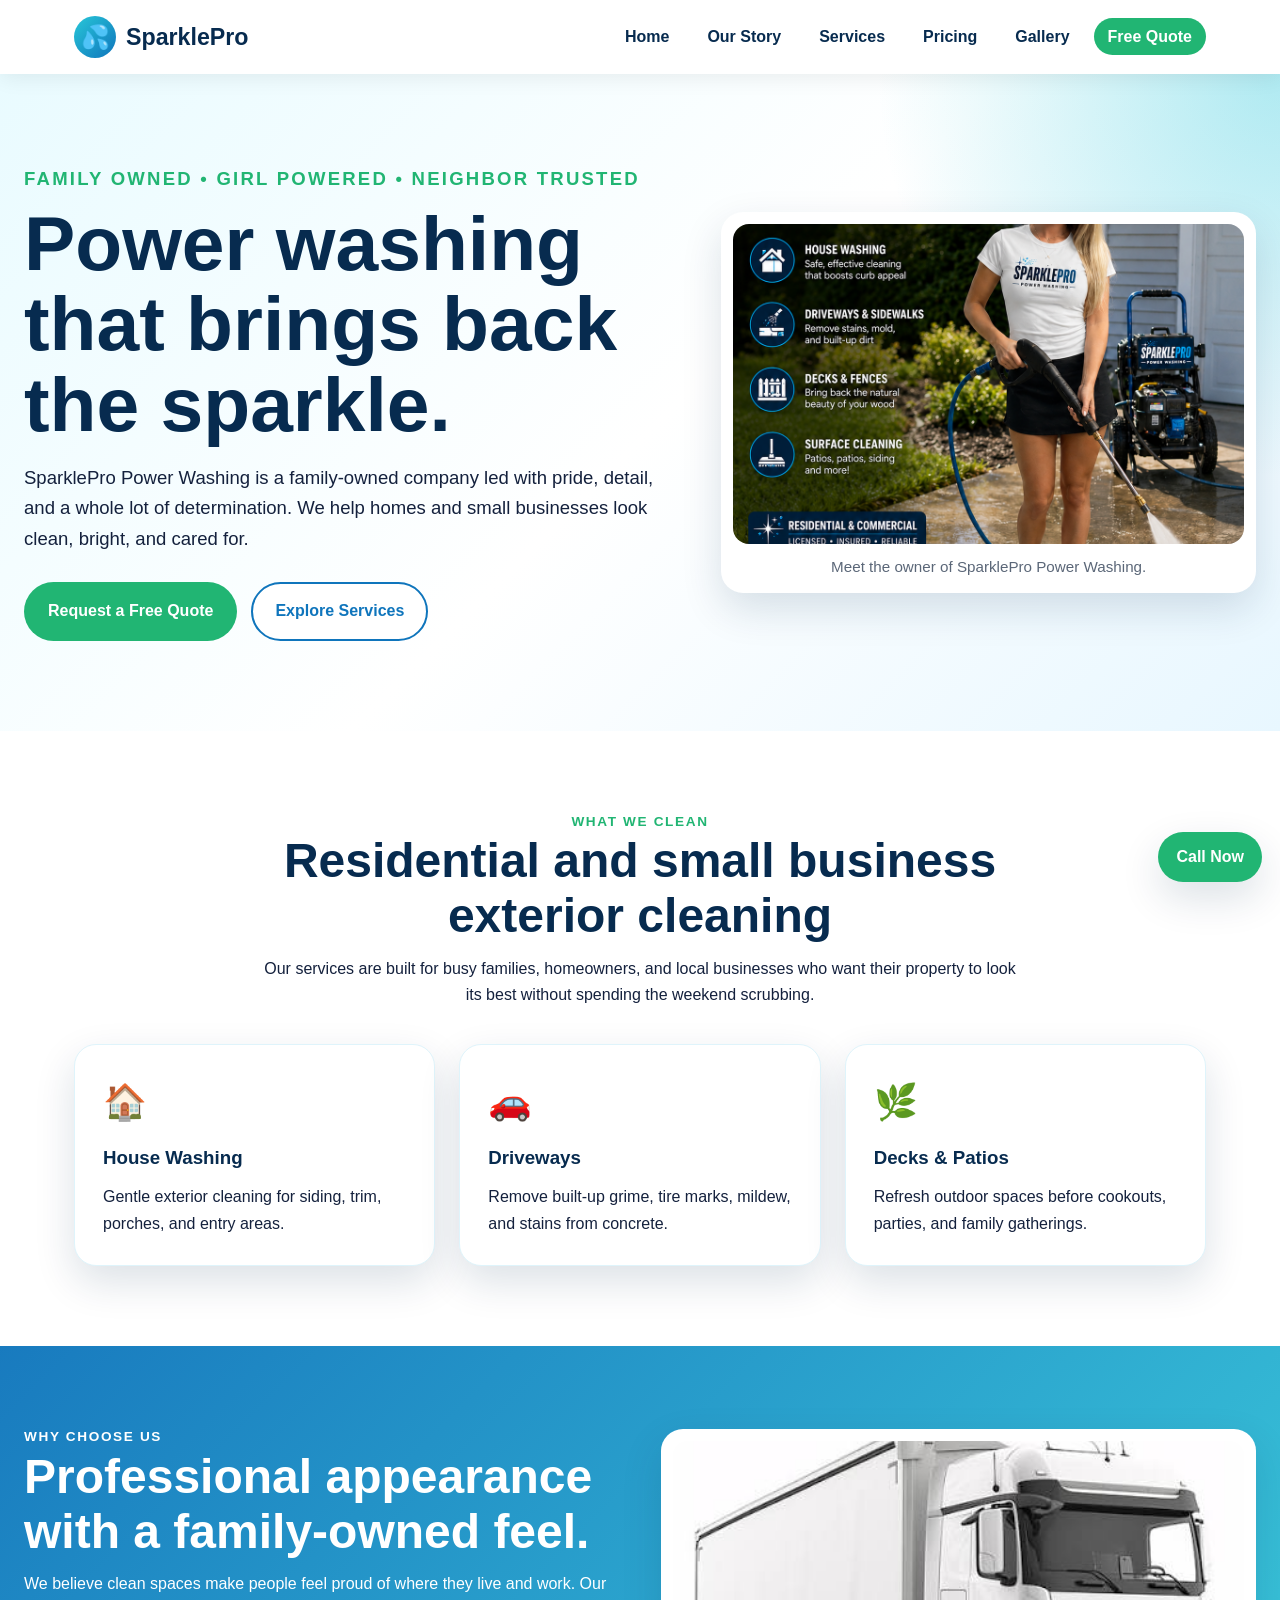
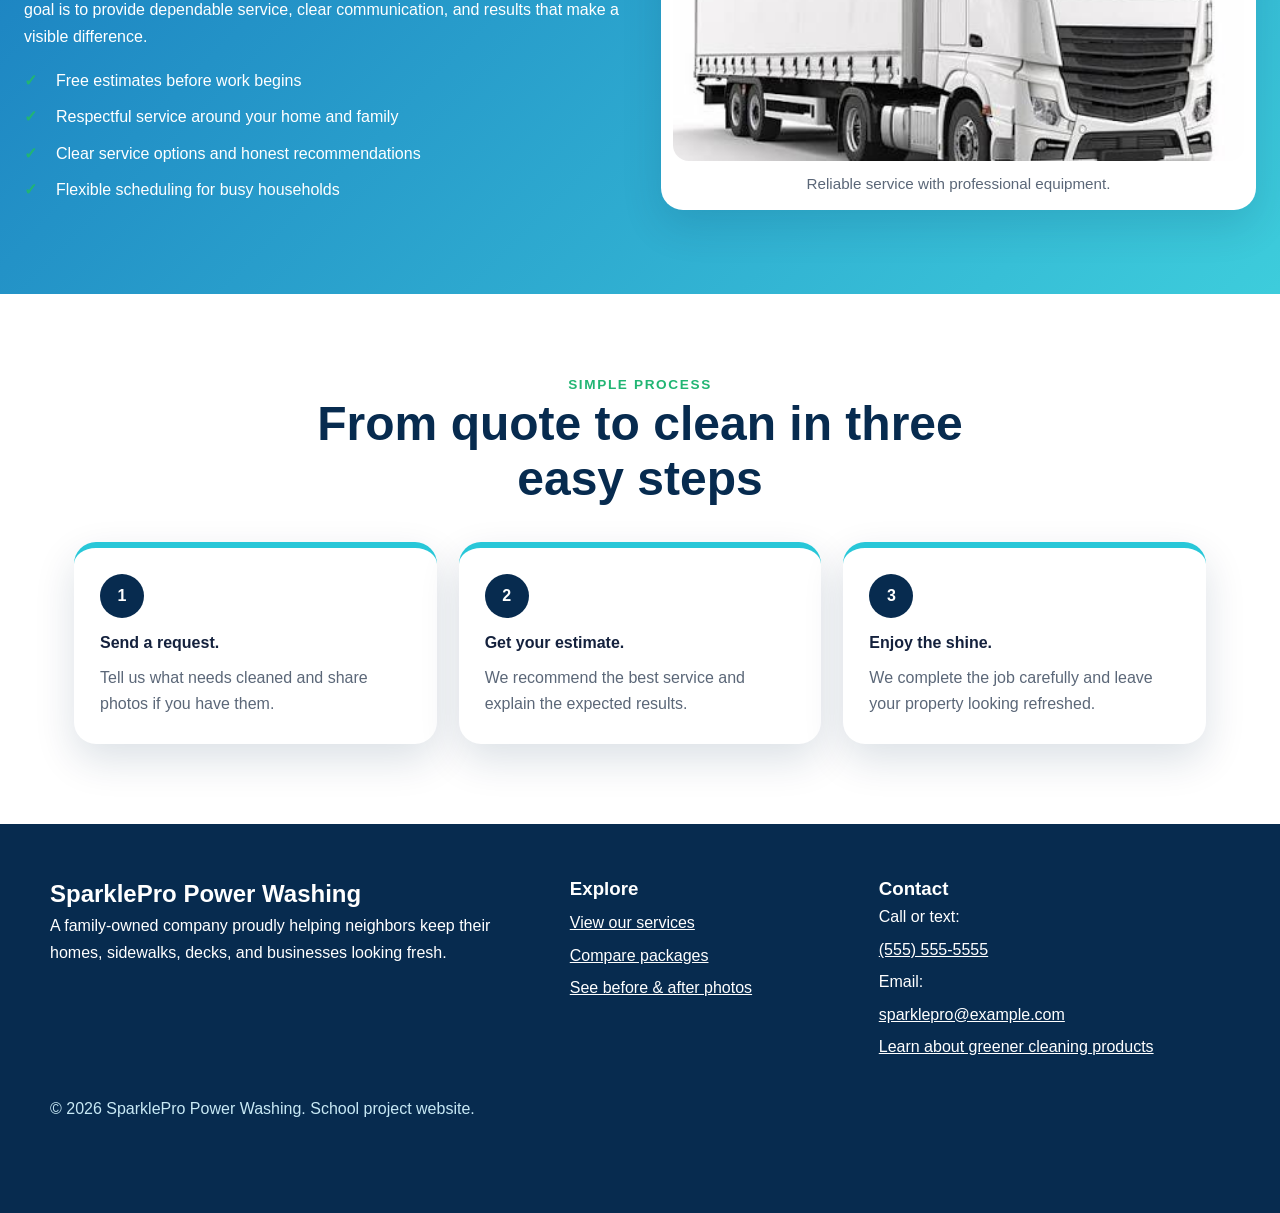
==== index.html @ 874408f1 "Replace driveway image with owner selfie" ====
<!DOCTYPE html>
<html lang="en">
<head>
    <meta charset="UTF-8">
    <meta name="viewport" content="width=device-width, initial-scale=1.0">
    <title>Home | SparklePro Power Washing</title>
    <meta name="description" content="SparklePro Power Washing is a professional family-owned power washing company offering driveway, house, patio, fence, and commercial cleaning.">
    <link rel="stylesheet" href="styles.css">
    <script defer src="script.js"></script>
</head>
<body>
    <a class="skip-link" href="#main-content">Skip to main content</a>
    <header class="site-header">
        <nav class="navbar" aria-label="Main navigation">
            <a class="logo" href="index.html" aria-label="SparklePro Power Washing home">
                <span class="logo-mark">💦</span>
                <span>SparklePro</span>
            </a>
            <button class="menu-toggle" aria-label="Open navigation menu" aria-expanded="false">☰</button>
            <ul class="nav-links">
                <li><a href="index.html">Home</a></li>
                <li><a href="about.html">Our Story</a></li>
                <li><a href="services.html">Services</a></li>
                <li><a href="pricing.html">Pricing</a></li>
                <li><a href="gallery.html">Gallery</a></li>
                <li><a class="nav-cta" href="contact.html">Free Quote</a></li>
            </ul>
        </nav>
    </header>
    <main id="main-content">
        <section class="hero">
            <div class="hero-content reveal">
                <p class="eyebrow">Family owned • Girl powered • Neighbor trusted</p>
                <h1>Power washing that brings back the sparkle.</h1>
                <p>SparklePro Power Washing is a family-owned company led with pride, detail, and a whole lot of determination. We help homes and small businesses look clean, bright, and cared for.</p>
                <div class="button-row">
                    <a class="btn primary" href="contact.html">Request a Free Quote</a>
                    <a class="btn secondary" href="services.html">Explore Services</a>
                </div>
            </div>
            <figure class="hero-card reveal">
    <img src="selfie.jpeg" alt="Owner of SparklePro Power Washing">
    <figcaption>Meet the owner of SparklePro Power Washing.</figcaption>
</figure>
        </section>

        <section class="section">
            <div class="section-heading reveal">
                <p class="eyebrow">What we clean</p>
                <h2>Residential and small business exterior cleaning</h2>
                <p>Our services are built for busy families, homeowners, and local businesses who want their property to look its best without spending the weekend scrubbing.</p>
            </div>
            <div class="card-grid">
                <article class="service-card reveal">
                    <span class="icon">🏠</span>
                    <h3>House Washing</h3>
                    <p>Gentle exterior cleaning for siding, trim, porches, and entry areas.</p>
                </article>
                <article class="service-card reveal">
                    <span class="icon">🚗</span>
                    <h3>Driveways</h3>
                    <p>Remove built-up grime, tire marks, mildew, and stains from concrete.</p>
                </article>
                <article class="service-card reveal">
                    <span class="icon">🌿</span>
                    <h3>Decks & Patios</h3>
                    <p>Refresh outdoor spaces before cookouts, parties, and family gatherings.</p>
                </article>
            </div>
        </section>

        <section class="section blue-section">
            <div class="split">
                <div class="reveal">
                    <p class="eyebrow">Why choose us</p>
                    <h2>Professional appearance with a family-owned feel.</h2>
                    <p>We believe clean spaces make people feel proud of where they live and work. Our goal is to provide dependable service, clear communication, and results that make a visible difference.</p>
                    <ul class="check-list">
                        <li>Free estimates before work begins</li>
                        <li>Respectful service around your home and family</li>
                        <li>Clear service options and honest recommendations</li>
                        <li>Flexible scheduling for busy households</li>
                    </ul>
                </div>
                <figure class="image-frame reveal">
                    <img src="truck.jpeg" alt="Power washing service truck parked and ready for work">
                    <figcaption>Reliable service with professional equipment.</figcaption>
                </figure>
            </div>
        </section>

        <section class="section">
            <div class="section-heading reveal">
                <p class="eyebrow">Simple process</p>
                <h2>From quote to clean in three easy steps</h2>
            </div>
            <ol class="steps">
                <li class="reveal"><strong>Send a request.</strong><span>Tell us what needs cleaned and share photos if you have them.</span></li>
                <li class="reveal"><strong>Get your estimate.</strong><span>We recommend the best service and explain the expected results.</span></li>
                <li class="reveal"><strong>Enjoy the shine.</strong><span>We complete the job carefully and leave your property looking refreshed.</span></li>
            </ol>
        </section>
    </main>
    <footer class="site-footer">
        <div class="footer-grid">
            <div>
                <h2>SparklePro Power Washing</h2>
                <p>A family-owned company proudly helping neighbors keep their homes, sidewalks, decks, and businesses looking fresh.</p>
            </div>
            <div>
                <h3>Explore</h3>
                <a href="services.html">View our services</a>
                <a href="pricing.html">Compare packages</a>
                <a href="gallery.html">See before & after photos</a>
            </div>
            <div>
                <h3>Contact</h3>
                <p>Call or text: <a href="tel:5555555555">(555) 555-5555</a></p>
                <p>Email: <a href="mailto:sparklepro@example.com">sparklepro@example.com</a></p>
                <p><a href="https://www.epa.gov/greenerproducts" target="_blank" rel="noopener">Learn about greener cleaning products</a></p>
            </div>
        </div>
        <p class="copyright">© 2026 SparklePro Power Washing. School project website.</p>
    </footer>
    <a class="floating-call" href="tel:5555555555" aria-label="Call SparklePro Power Washing">Call Now</a>
</body>
</html>
---- styles.css ----
/* SparklePro Power Washing - External CSS
   This file styles all pages and includes responsive design, flexbox, CSS grid,
   accessible focus states, image captions, lists, forms, tables, and animation.
*/

:root {
    --navy: #072b4f;
    --blue: #0f75bc;
    --aqua: #28c7d8;
    --green: #21b573;
    --white: #ffffff;
    --soft: #f3fbff;
    --gray: #5b6778;
    --dark: #14213d;
    --shadow: 0 16px 40px rgba(7, 43, 79, 0.14);
    --radius: 22px;
}

* {
    box-sizing: border-box;
    margin: 0;
    padding: 0;
}

html {
    scroll-behavior: smooth;
}

body {
    font-family: Arial, Helvetica, sans-serif;
    color: var(--dark);
    line-height: 1.65;
    background: var(--white);
}

img {
    max-width: 100%;
    display: block;
}

a {
    color: var(--blue);
}

.skip-link {
    position: absolute;
    left: -999px;
    top: 10px;
    background: var(--navy);
    color: var(--white);
    padding: 12px;
    z-index: 999;
}

.skip-link:focus {
    left: 10px;
}

.site-header {
    position: sticky;
    top: 0;
    z-index: 100;
    background: rgba(255, 255, 255, 0.96);
    box-shadow: 0 4px 20px rgba(0, 0, 0, 0.07);
}

.navbar {
    max-width: 1180px;
    margin: auto;
    padding: 16px 24px;
    display: flex;
    align-items: center;
    justify-content: space-between;
    gap: 20px;
}

.logo {
    display: flex;
    align-items: center;
    gap: 10px;
    color: var(--navy);
    font-size: 1.45rem;
    font-weight: 800;
    text-decoration: none;
}

.logo-mark {
    background: linear-gradient(135deg, var(--aqua), var(--blue));
    color: white;
    width: 42px;
    height: 42px;
    display: grid;
    place-items: center;
    border-radius: 50%;
}

.nav-links {
    display: flex;
    align-items: center;
    gap: 10px;
    list-style: none;
}

.nav-links a {
    color: var(--navy);
    text-decoration: none;
    font-weight: 700;
    padding: 10px 14px;
    border-radius: 999px;
}

.nav-links a:hover,
.nav-links a:focus {
    background: var(--soft);
    outline: 3px solid transparent;
}

.nav-cta {
    background: var(--green) !important;
    color: white !important;
}

.menu-toggle {
    display: none;
    border: 0;
    background: var(--navy);
    color: white;
    font-size: 1.3rem;
    padding: 9px 13px;
    border-radius: 12px;
}

.hero,
.page-hero {
    min-height: 72vh;
    padding: 90px 24px;
    display: grid;
    grid-template-columns: minmax(0, 1.1fr) minmax(280px, 0.9fr);
    align-items: center;
    gap: 44px;
    background:
        radial-gradient(circle at top right, rgba(40, 199, 216, .35), transparent 28%),
        linear-gradient(135deg, #e9fbff 0%, #ffffff 52%, #e8f7ff 100%);
}

.page-hero {
    min-height: 45vh;
    grid-template-columns: 1fr;
    text-align: center;
    background:
        linear-gradient(rgba(7, 43, 79, .73), rgba(7, 43, 79, .70)),
        url("driveway.jpg") center/cover;
    color: white;
}

.hero > *,
.section,
.footer-grid {
    max-width: 1180px;
    width: 100%;
    margin-left: auto;
    margin-right: auto;
}

.hero h1,
.page-hero h1 {
    font-size: clamp(2.4rem, 6vw, 4.8rem);
    line-height: 1.05;
    margin: 8px 0 18px;
    color: var(--navy);
}

.page-hero h1,
.page-hero p {
    color: white;
}

.hero p,
.page-hero p {
    font-size: 1.16rem;
    max-width: 700px;
}

.eyebrow {
    color: var(--green);
    font-weight: 800;
    text-transform: uppercase;
    letter-spacing: .12em;
    font-size: .85rem;
}

.button-row {
    display: flex;
    gap: 14px;
    flex-wrap: wrap;
    margin-top: 28px;
}

.btn {
    display: inline-block;
    border-radius: 999px;
    padding: 14px 22px;
    font-weight: 800;
    text-decoration: none;
    border: 2px solid transparent;
    cursor: pointer;
}

.primary {
    background: var(--green);
    color: white;
}

.secondary {
    border-color: var(--blue);
    color: var(--blue);
    background: white;
}

.hero-card,
.image-frame,
.gallery-card {
    background: white;
    border-radius: var(--radius);
    padding: 12px;
    box-shadow: var(--shadow);
    overflow: hidden;
}

.hero-card img,
.image-frame img,
.gallery-card img {
    width: 100%;
    height: 320px;
    object-fit: cover;
    border-radius: 16px;
}

figcaption {
    color: var(--gray);
    font-size: .95rem;
    padding: 10px 4px 2px;
    text-align: center;
}

.section {
    padding: 80px 24px;
}

.gray {
    background: #f7fbff;
    max-width: none;
}

.section-heading {
    text-align: center;
    max-width: 760px;
    margin: 0 auto 36px;
}

.section-heading h2,
.split h2,
.quote-form h2,
.contact-card h2 {
    color: var(--navy);
    font-size: clamp(2rem, 4vw, 3rem);
    line-height: 1.15;
    margin-bottom: 12px;
}

.card-grid,
.info-grid,
.gallery-grid {
    display: grid;
    grid-template-columns: repeat(3, 1fr);
    gap: 24px;
}

.large-grid {
    grid-template-columns: repeat(3, 1fr);
}

.service-card,
.info-box,
.contact-card,
.quote-form {
    background: white;
    padding: 28px;
    border-radius: var(--radius);
    box-shadow: var(--shadow);
    border: 1px solid #dff4fb;
}

.service-card h2,
.service-card h3 {
    color: var(--navy);
    margin-bottom: 10px;
}

.icon {
    font-size: 2.2rem;
    display: inline-block;
    margin-bottom: 12px;
}

.blue-section {
    background:
        linear-gradient(135deg, rgba(15, 117, 188, .96), rgba(40, 199, 216, .90));
    color: white;
    max-width: none;
}

.blue-section h2,
.blue-section h3,
.blue-section .eyebrow {
    color: white;
}

.split {
    display: grid;
    grid-template-columns: 1fr 1fr;
    gap: 42px;
    align-items: center;
}

.check-list,
.simple-list {
    margin-top: 18px;
    padding-left: 0;
    list-style: none;
}

.check-list li,
.simple-list li {
    margin: 10px 0;
    padding-left: 32px;
    position: relative;
}

.check-list li::before,
.simple-list li::before {
    content: "✓";
    position: absolute;
    left: 0;
    color: var(--green);
    font-weight: 900;
}

.nested-list {
    max-width: 850px;
    margin: 0 auto;
    background: white;
    padding: 30px 40px;
    border-radius: var(--radius);
    box-shadow: var(--shadow);
}

.nested-list > li {
    margin-bottom: 16px;
    font-weight: 800;
    color: var(--navy);
}

.nested-list ul {
    margin: 8px 0 0 22px;
    color: var(--dark);
    font-weight: 400;
}

.steps {
    list-style: none;
    display: grid;
    grid-template-columns: repeat(3, 1fr);
    gap: 22px;
    counter-reset: step-counter;
}

.steps li {
    counter-increment: step-counter;
    background: white;
    box-shadow: var(--shadow);
    border-radius: var(--radius);
    padding: 26px;
    border-top: 6px solid var(--aqua);
}

.steps li::before {
    content: counter(step-counter);
    background: var(--navy);
    color: white;
    width: 44px;
    height: 44px;
    display: grid;
    place-items: center;
    border-radius: 50%;
    font-weight: 900;
    margin-bottom: 12px;
}

.steps span {
    display: block;
    color: var(--gray);
    margin-top: 8px;
}

.table-wrap {
    overflow-x: auto;
    border-radius: var(--radius);
    box-shadow: var(--shadow);
}

.pricing-table {
    width: 100%;
    border-collapse: collapse;
    background: white;
    min-width: 760px;
}

.pricing-table caption {
    padding: 18px;
    font-weight: 800;
    color: var(--navy);
    font-size: 1.2rem;
}

.pricing-table th,
.pricing-table td {
    padding: 18px;
    border: 1px solid #d7ecf5;
    text-align: left;
}

.pricing-table thead {
    background: var(--navy);
    color: white;
}

.pricing-table tbody tr:nth-child(even) {
    background: #f4fbff;
}

.contact-layout {
    display: grid;
    grid-template-columns: minmax(0, 1.2fr) minmax(280px, .8fr);
    gap: 30px;
    align-items: start;
}

.quote-form label,
.quote-form legend {
    font-weight: 800;
    color: var(--navy);
    margin-top: 14px;
    display: block;
}

.quote-form input,
.quote-form select,
.quote-form textarea {
    width: 100%;
    margin-top: 6px;
    padding: 13px 14px;
    border: 2px solid #cde7f1;
    border-radius: 14px;
    font: inherit;
}

.quote-form input:focus,
.quote-form select:focus,
.quote-form textarea:focus {
    outline: 3px solid rgba(40, 199, 216, .35);
    border-color: var(--blue);
}

fieldset {
    border: 2px solid #d7ecf5;
    border-radius: 14px;
    padding: 14px;
    margin: 18px 0;
}

.radio-line {
    font-weight: 400 !important;
}

.form-note {
    color: var(--gray);
}

.water-animation {
    height: 120px;
    display: flex;
    justify-content: center;
    align-items: flex-end;
    gap: 20px;
}

.water-animation span {
    width: 20px;
    height: 20px;
    background: white;
    border-radius: 50% 50% 55% 45%;
    animation: splash 1.4s infinite ease-in-out alternate;
}

.water-animation span:nth-child(2) { animation-delay: .15s; }
.water-animation span:nth-child(3) { animation-delay: .3s; }
.water-animation span:nth-child(4) { animation-delay: .45s; }
.water-animation span:nth-child(5) { animation-delay: .6s; }

@keyframes splash {
    from { transform: translateY(0) scale(1); opacity: .65; }
    to { transform: translateY(-48px) scale(1.2); opacity: 1; }
}

.reveal {
    opacity: 0;
    transform: translateY(26px);
    transition: opacity .7s ease, transform .7s ease;
}

.reveal.visible {
    opacity: 1;
    transform: translateY(0);
}

.site-footer {
    background: var(--navy);
    color: white;
    padding: 50px 24px 90px;
}

.footer-grid {
    display: grid;
    grid-template-columns: 1.4fr .8fr 1fr;
    gap: 28px;
}

.site-footer a {
    color: white;
    display: block;
    margin: 6px 0;
}

.copyright {
    max-width: 1180px;
    margin: 30px auto 0;
    color: #c8e9f5;
}

.floating-call {
    position: fixed;
    right: 18px;
    bottom: 18px;
    z-index: 200;
    background: var(--green);
    color: white;
    padding: 12px 18px;
    border-radius: 999px;
    text-decoration: none;
    box-shadow: var(--shadow);
    font-weight: 900;
}

@media (max-width: 860px) {
    .menu-toggle {
        display: block;
    }

    .nav-links {
        display: none;
        position: absolute;
        left: 24px;
        right: 24px;
        top: 76px;
        background: white;
        flex-direction: column;
        align-items: stretch;
        padding: 18px;
        border-radius: var(--radius);
        box-shadow: var(--shadow);
    }

    .nav-links.open {
        display: flex;
    }

    .hero,
    .split,
    .contact-layout,
    .footer-grid {
        grid-template-columns: 1fr;
    }

    .card-grid,
    .info-grid,
    .gallery-grid,
    .steps,
    .large-grid {
        grid-template-columns: 1fr;
    }

    .hero {
        padding-top: 55px;
    }

    .hero-card img,
    .image-frame img,
    .gallery-card img {
        height: 240px;
    }
}

@media (prefers-reduced-motion: reduce) {
    *,
    *::before,
    *::after {
        animation-duration: .01ms !important;
        animation-iteration-count: 1 !important;
        scroll-behavior: auto !important;
        transition-duration: .01ms !important;
    }

    .reveal {
        opacity: 1;
        transform: none;
    }
}
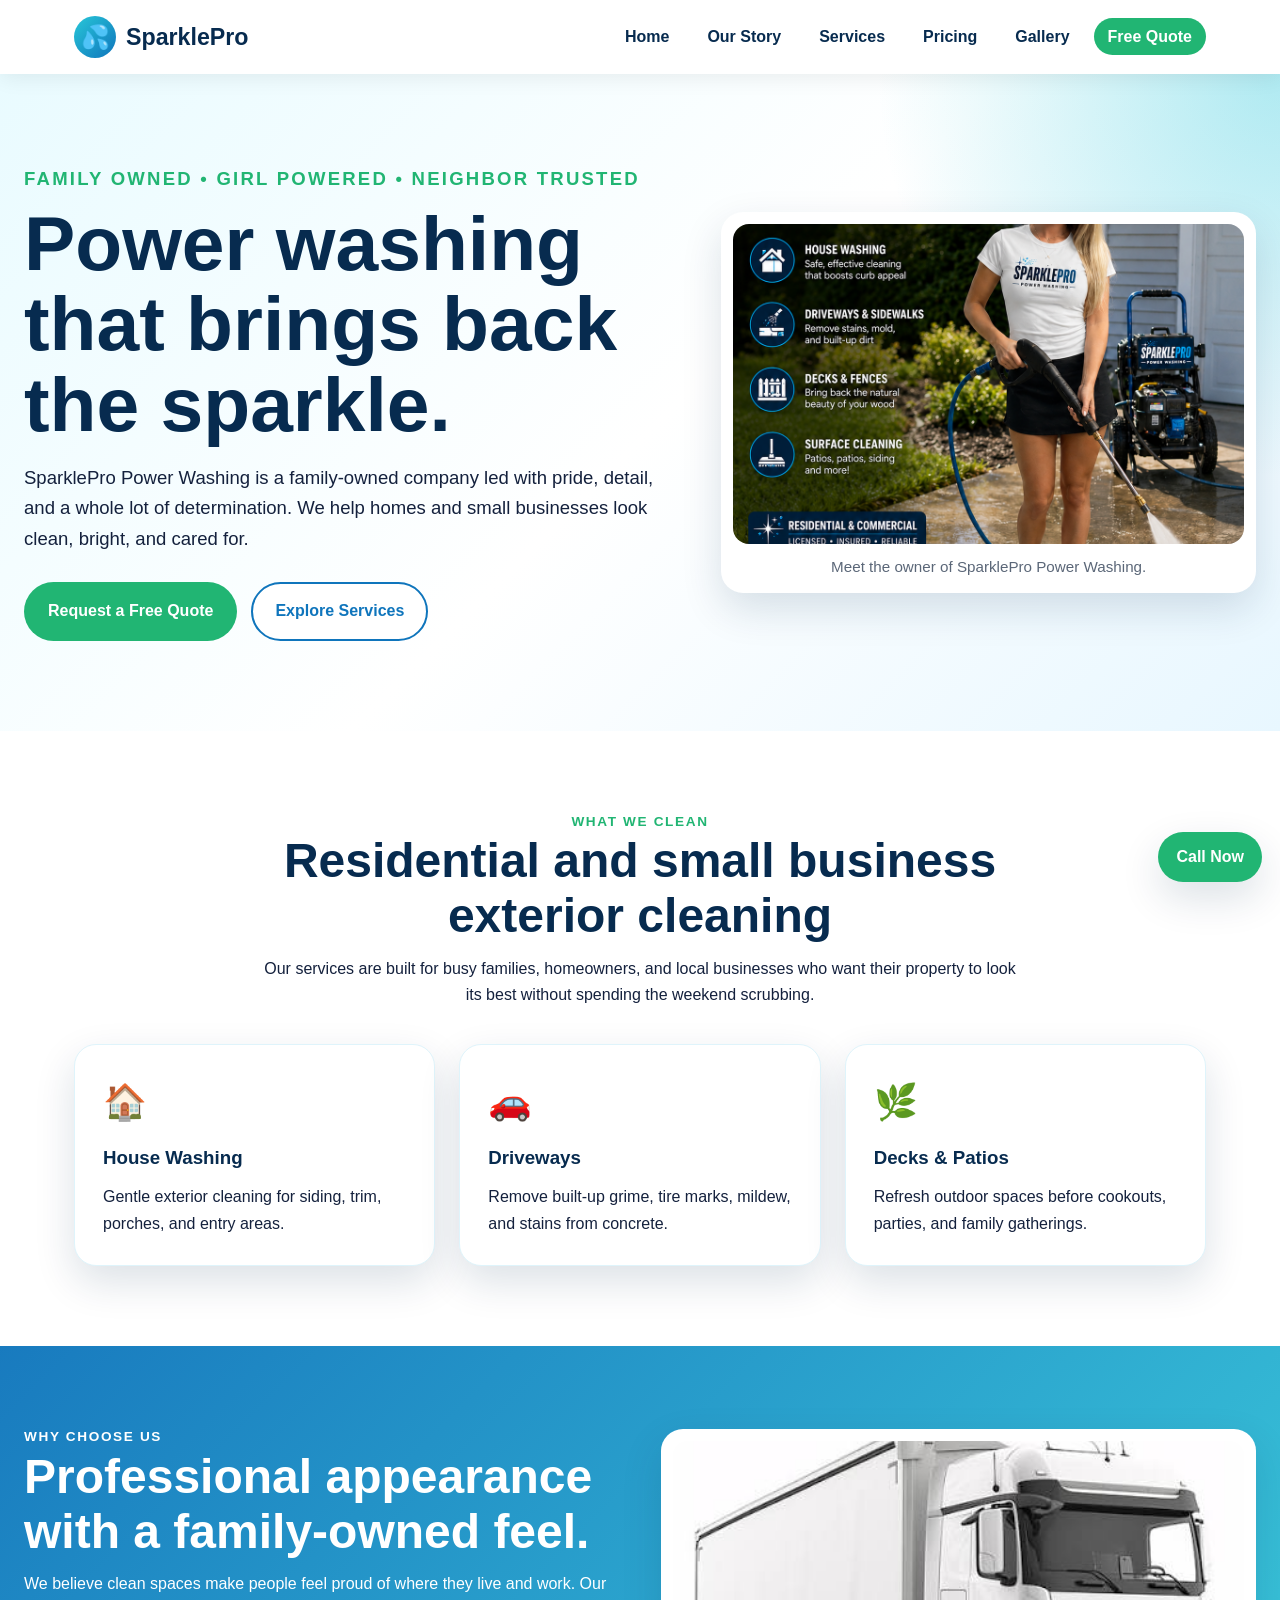
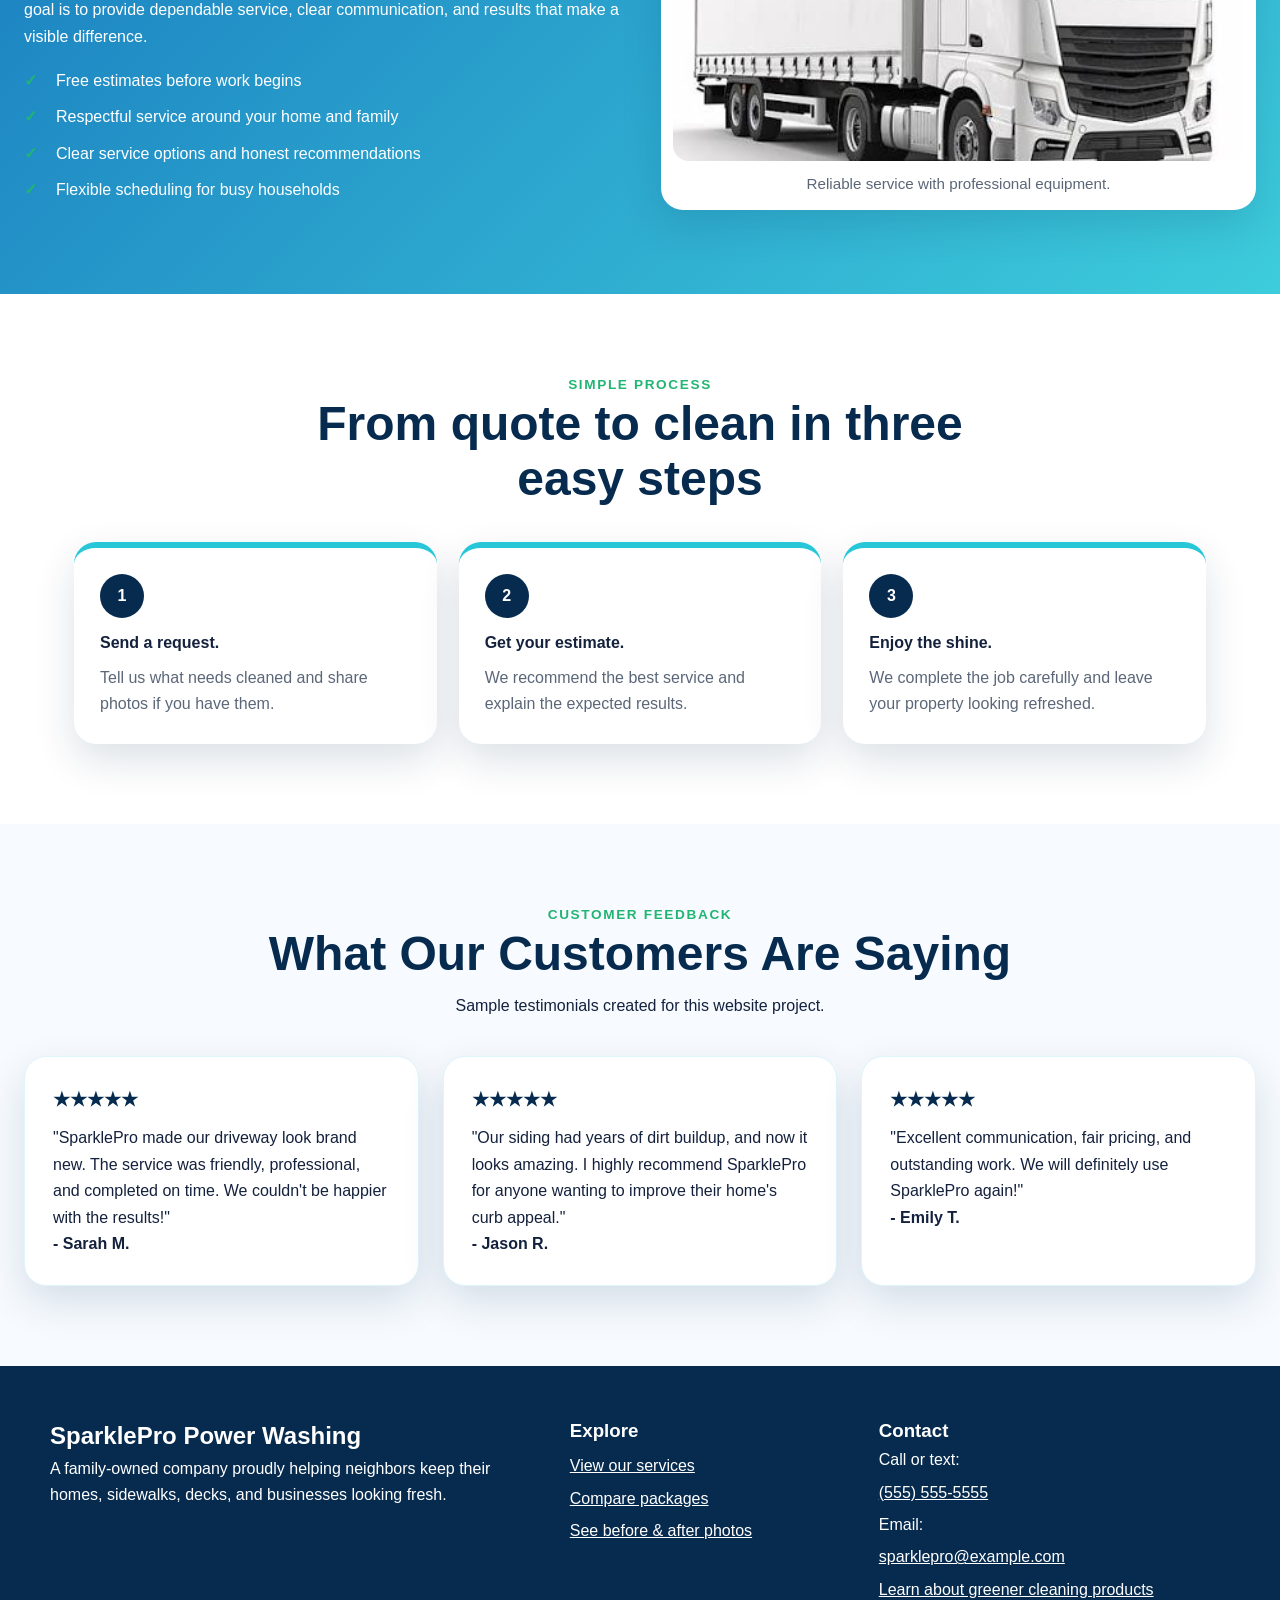
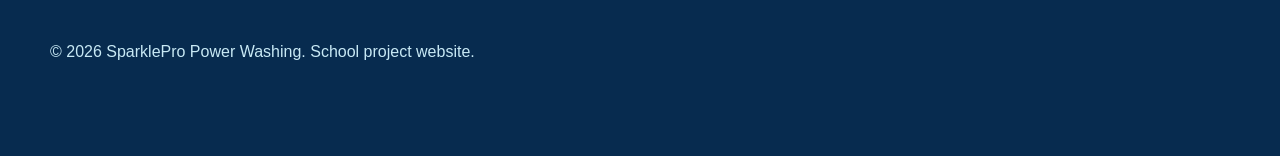
==== commit 4faf7161: "Add customer feedback section with testimonials Added a customer feedback section with testimonials." ====
--- a/index.html
+++ b/index.html
@@ -101,6 +101,44 @@
             </ol>
         </section>
     </main>
+    <section class="section gray">
+    <div class="section-heading reveal">
+        <p class="eyebrow">Customer Feedback</p>
+        <h2>What Our Customers Are Saying</h2>
+        <p>Sample testimonials created for this website project.</p>
+    </div>
+
+    <div class="card-grid">
+
+        <article class="service-card reveal">
+            <h3>★★★★★</h3>
+            <p>
+                "SparklePro made our driveway look brand new. The service was friendly,
+                professional, and completed on time. We couldn't be happier with the results!"
+            </p>
+            <strong>- Sarah M.</strong>
+        </article>
+
+        <article class="service-card reveal">
+            <h3>★★★★★</h3>
+            <p>
+                "Our siding had years of dirt buildup, and now it looks amazing.
+                I highly recommend SparklePro for anyone wanting to improve their home's curb appeal."
+            </p>
+            <strong>- Jason R.</strong>
+        </article>
+
+        <article class="service-card reveal">
+            <h3>★★★★★</h3>
+            <p>
+                "Excellent communication, fair pricing, and outstanding work.
+                We will definitely use SparklePro again!"
+            </p>
+            <strong>- Emily T.</strong>
+        </article>
+
+    </div>
+</section>
     <footer class="site-footer">
         <div class="footer-grid">
             <div>
--- a/styles.css
+++ b/styles.css
@@ -626,3 +626,47 @@
         transform: none;
     }
 }
+/* ===== Owner Photo ===== */
+
+.owner-photo {
+    text-align: center;
+}
+
+.owner-photo img {
+    width: 320px;
+    height: 320px;
+    object-fit: cover;
+    object-position: center;
+    border-radius: 50%;
+    border: 8px solid white;
+    box-shadow: 0 18px 40px rgba(0,0,0,.18);
+    margin: auto;
+    transition: transform .3s ease;
+}
+
+.owner-photo img:hover {
+    transform: scale(1.05);
+}
+
+.owner-photo figcaption {
+    margin-top: 20px;
+    font-size: 1rem;
+    color: #555;
+}
+/* About Page Owner Photo */
+
+.owner-photo img {
+    width: 325px;
+    height: 325px;
+    border-radius: 50%;
+    object-fit: cover;
+    object-position: center;
+    border: 8px solid white;
+    box-shadow: 0 20px 40px rgba(0,0,0,.2);
+    margin: auto;
+    transition: all .3s ease;
+}
+
+.owner-photo img:hover {
+    transform: scale(1.05);
+}
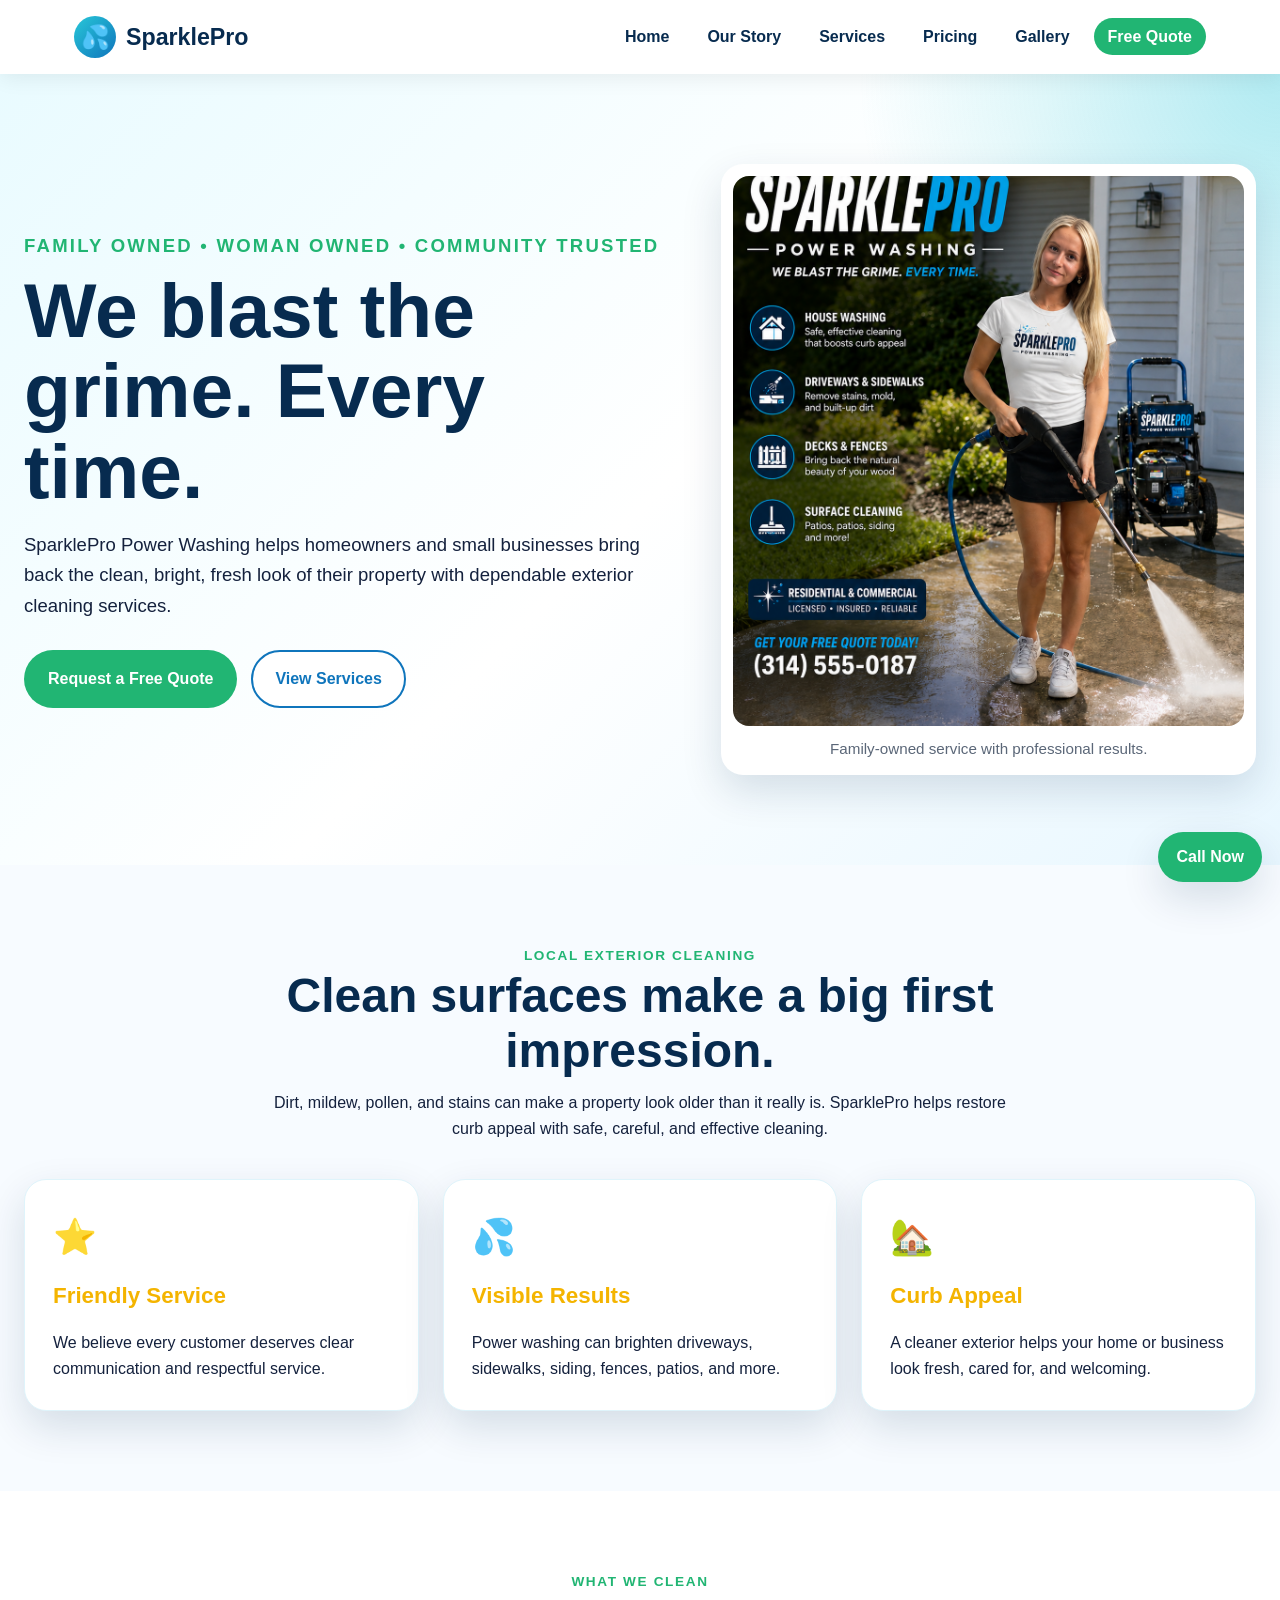
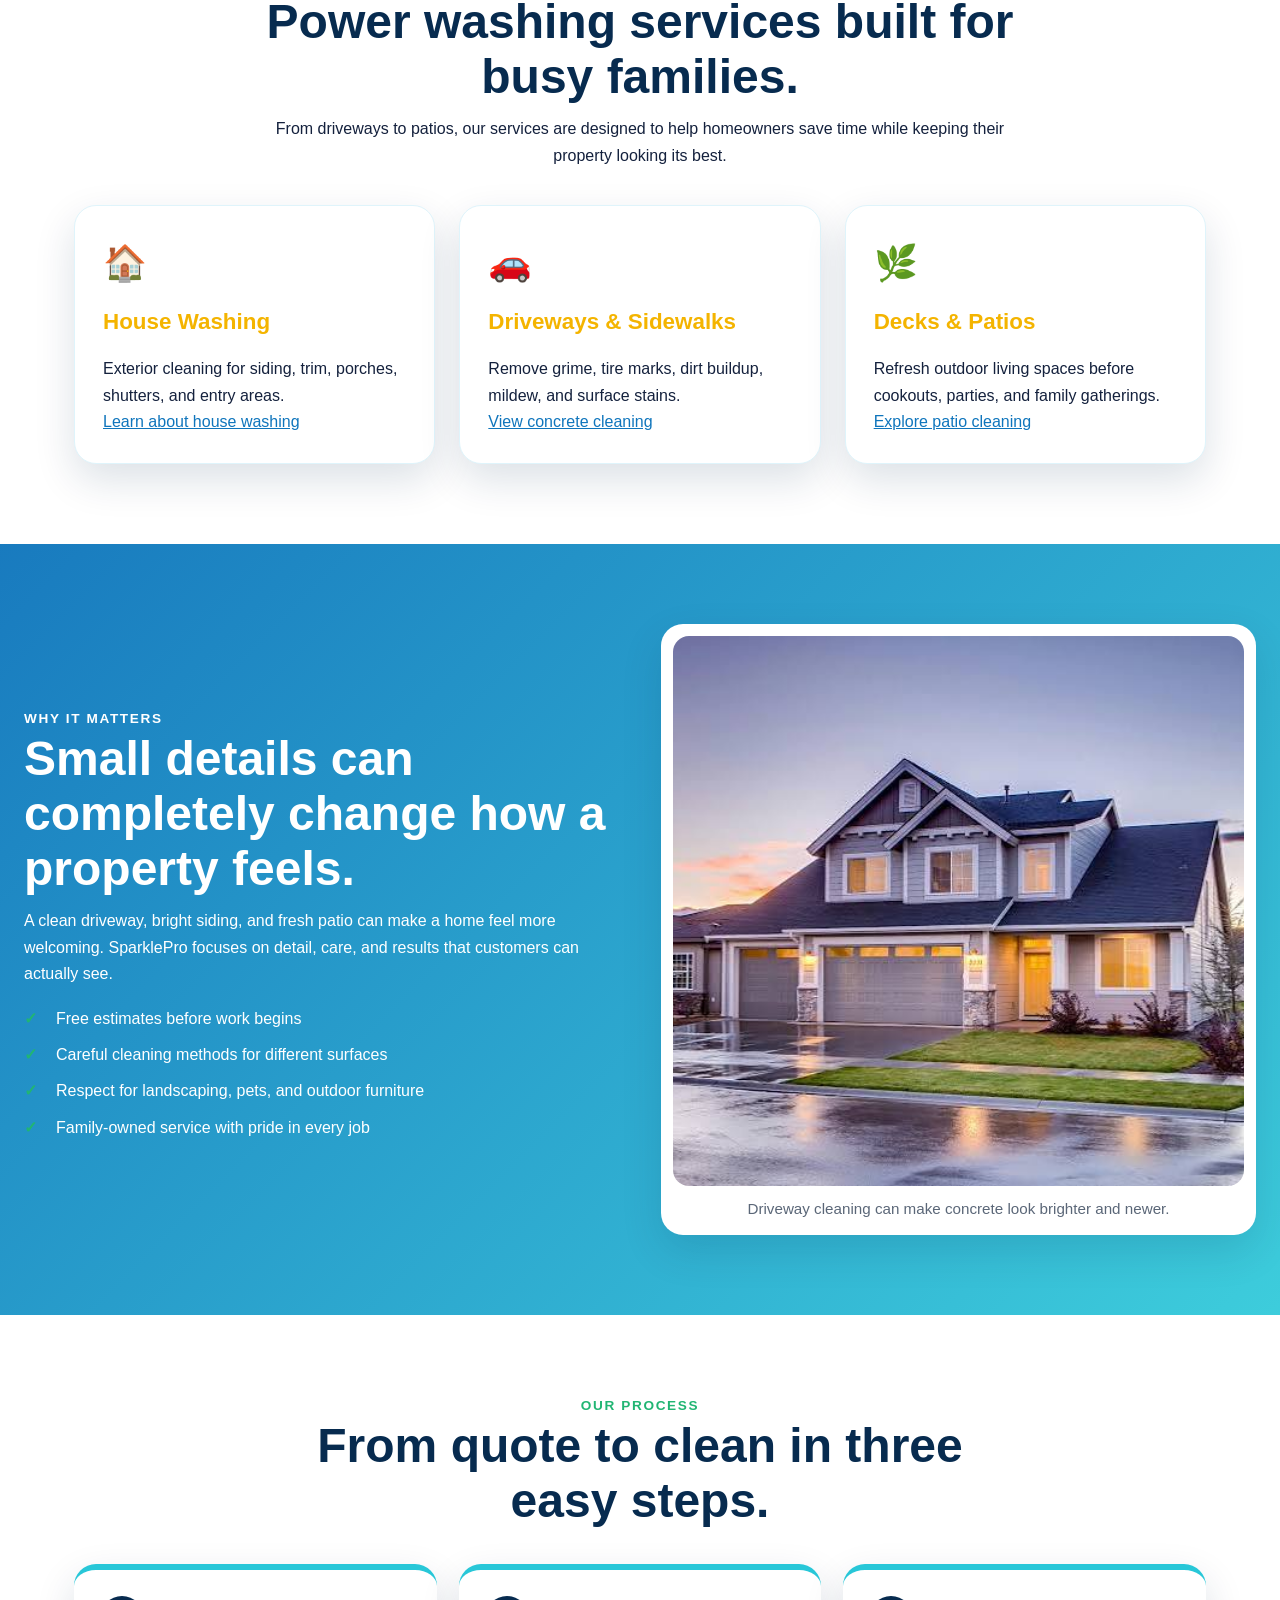
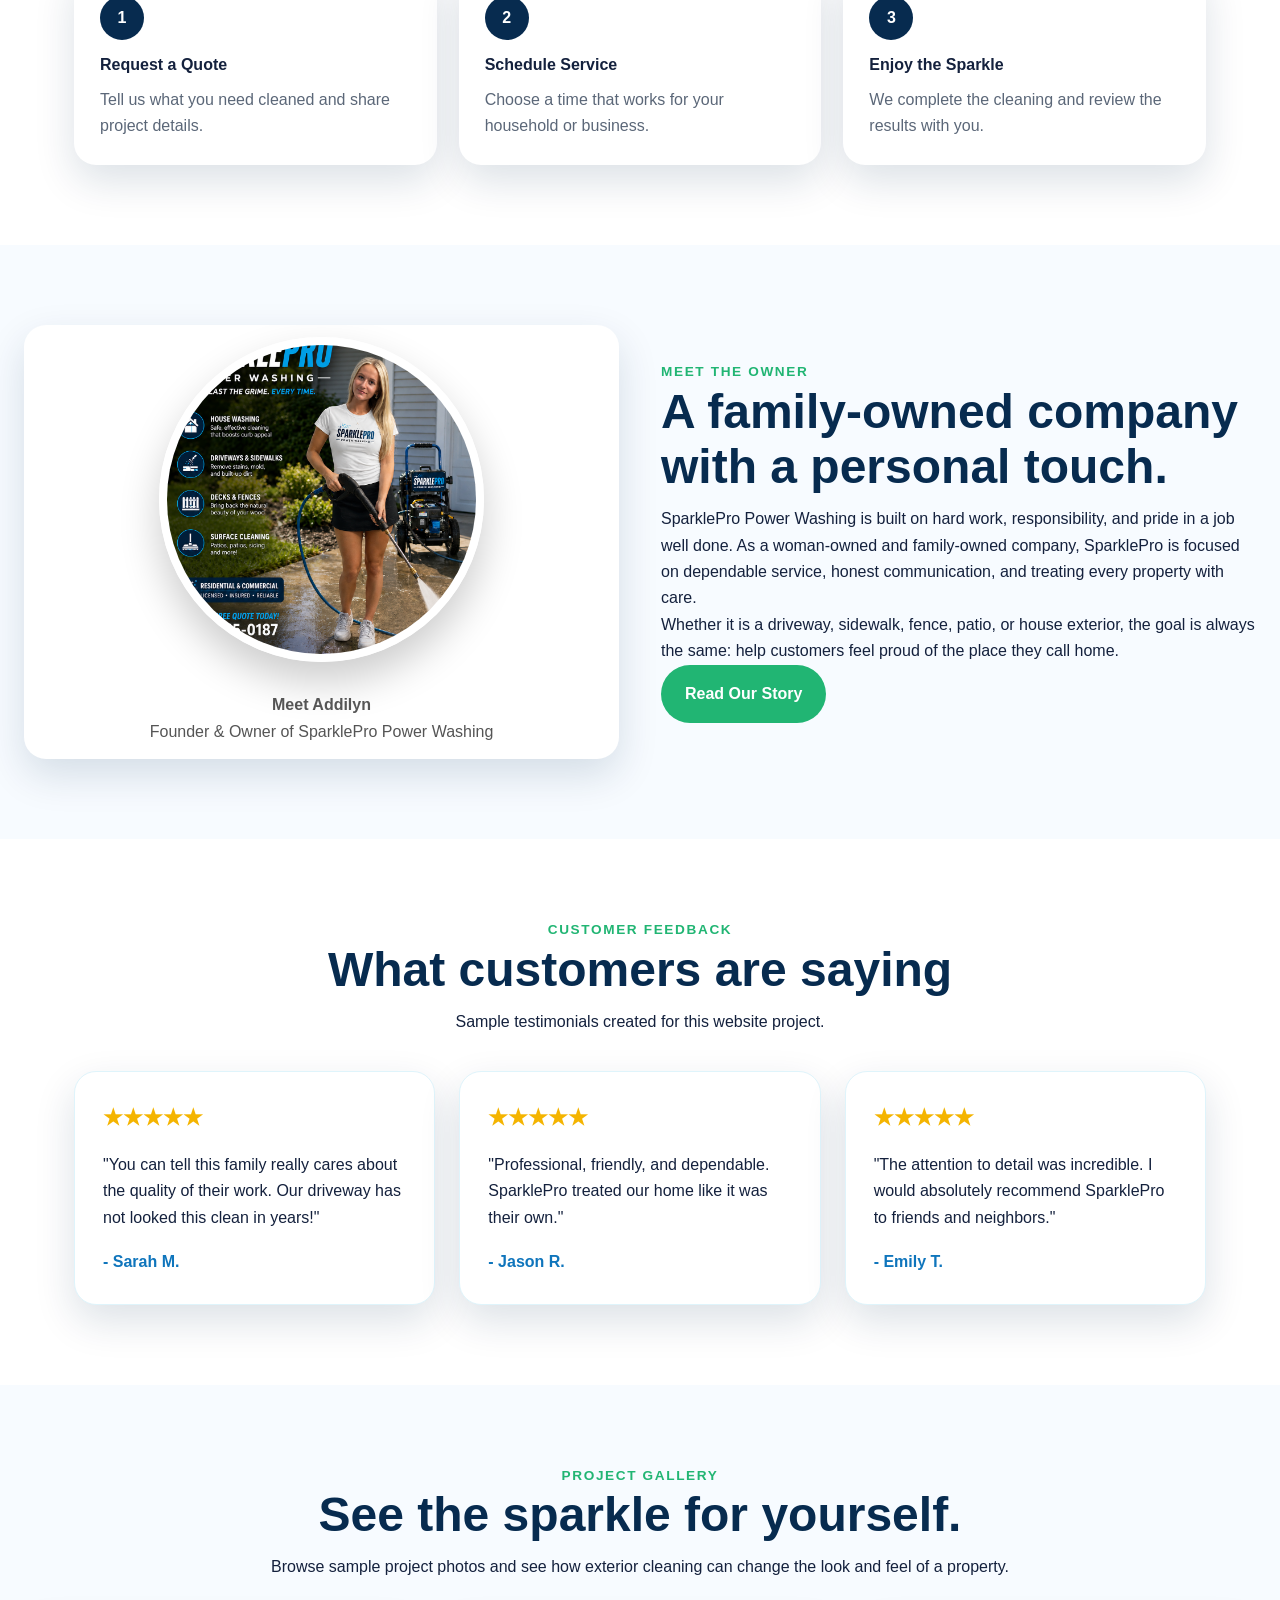
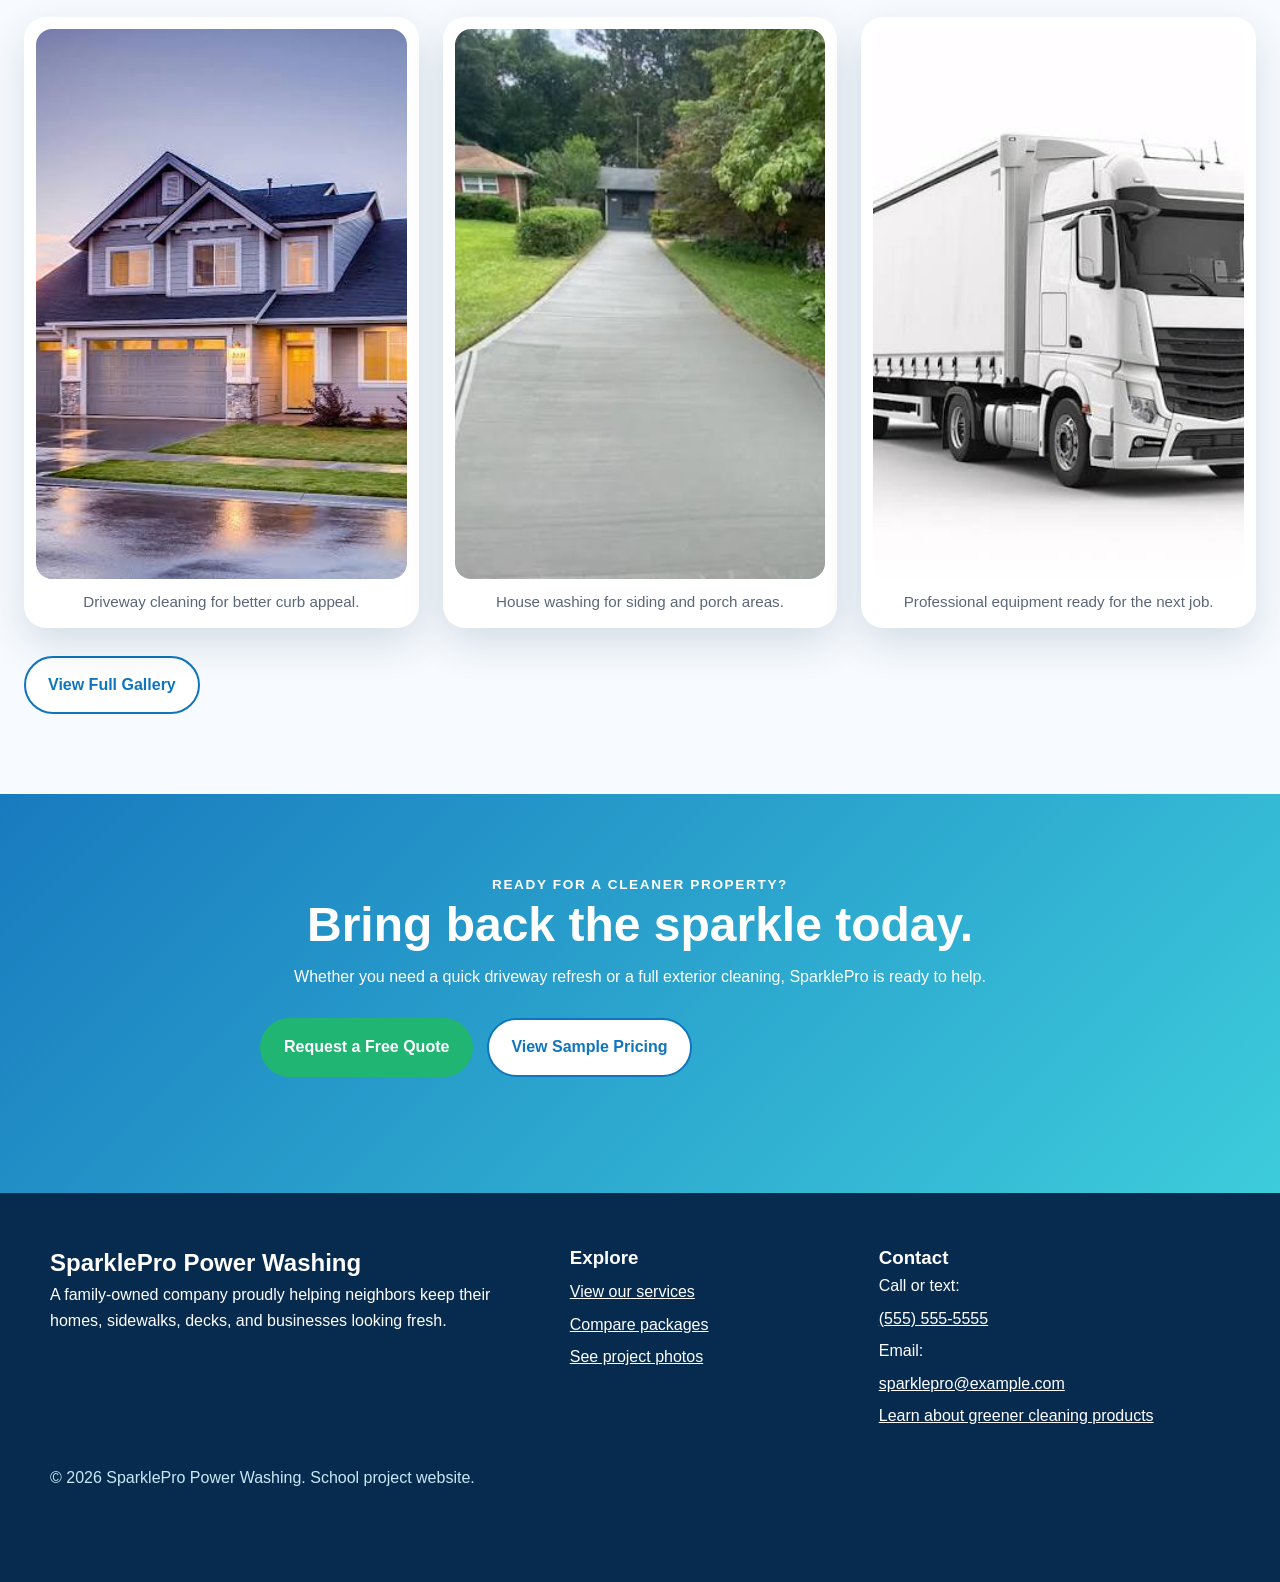
==== commit 65daa77b: "Revise homepage content and structure Updated the content and structure of the homepage to enhance c" ====
--- a/index.html
+++ b/index.html
@@ -4,19 +4,23 @@
     <meta charset="UTF-8">
     <meta name="viewport" content="width=device-width, initial-scale=1.0">
     <title>Home | SparklePro Power Washing</title>
-    <meta name="description" content="SparklePro Power Washing is a professional family-owned power washing company offering driveway, house, patio, fence, and commercial cleaning.">
+    <meta name="description" content="SparklePro Power Washing is a family-owned, woman-owned exterior cleaning company offering house washing, driveway cleaning, patio cleaning, fence cleaning, and free estimates.">
     <link rel="stylesheet" href="styles.css">
     <script defer src="script.js"></script>
 </head>
+
 <body>
     <a class="skip-link" href="#main-content">Skip to main content</a>
+
     <header class="site-header">
         <nav class="navbar" aria-label="Main navigation">
             <a class="logo" href="index.html" aria-label="SparklePro Power Washing home">
                 <span class="logo-mark">💦</span>
                 <span>SparklePro</span>
             </a>
+
             <button class="menu-toggle" aria-label="Open navigation menu" aria-expanded="false">☰</button>
+
             <ul class="nav-links">
                 <li><a href="index.html">Home</a></li>
                 <li><a href="about.html">Our Story</a></li>
@@ -27,139 +31,301 @@
             </ul>
         </nav>
     </header>
+
     <main id="main-content">
+
+        <!-- Hero Section -->
         <section class="hero">
             <div class="hero-content reveal">
-                <p class="eyebrow">Family owned • Girl powered • Neighbor trusted</p>
-                <h1>Power washing that brings back the sparkle.</h1>
-                <p>SparklePro Power Washing is a family-owned company led with pride, detail, and a whole lot of determination. We help homes and small businesses look clean, bright, and cared for.</p>
+                <p class="eyebrow">Family Owned • Woman Owned • Community Trusted</p>
+                <h1>We blast the grime. Every time.</h1>
+                <p>
+                    SparklePro Power Washing helps homeowners and small businesses bring back the clean,
+                    bright, fresh look of their property with dependable exterior cleaning services.
+                </p>
+
                 <div class="button-row">
                     <a class="btn primary" href="contact.html">Request a Free Quote</a>
-                    <a class="btn secondary" href="services.html">Explore Services</a>
+                    <a class="btn secondary" href="services.html">View Services</a>
                 </div>
             </div>
+
             <figure class="hero-card reveal">
-    <img src="selfie.jpeg" alt="Owner of SparklePro Power Washing">
-    <figcaption>Meet the owner of SparklePro Power Washing.</figcaption>
-</figure>
-        </section>
-
+                <img src="selfie.jpeg" alt="SparklePro Power Washing owner holding a power washer hose">
+                <figcaption>Family-owned service with professional results.</figcaption>
+            </figure>
+        </section>
+
+        <!-- Trust Bar -->
+        <section class="section gray">
+            <div class="section-heading reveal">
+                <p class="eyebrow">Local Exterior Cleaning</p>
+                <h2>Clean surfaces make a big first impression.</h2>
+                <p>
+                    Dirt, mildew, pollen, and stains can make a property look older than it really is.
+                    SparklePro helps restore curb appeal with safe, careful, and effective cleaning.
+                </p>
+            </div>
+
+            <div class="card-grid">
+                <article class="service-card reveal">
+                    <span class="icon">⭐</span>
+                    <h3>Friendly Service</h3>
+                    <p>We believe every customer deserves clear communication and respectful service.</p>
+                </article>
+
+                <article class="service-card reveal">
+                    <span class="icon">💦</span>
+                    <h3>Visible Results</h3>
+                    <p>Power washing can brighten driveways, sidewalks, siding, fences, patios, and more.</p>
+                </article>
+
+                <article class="service-card reveal">
+                    <span class="icon">🏡</span>
+                    <h3>Curb Appeal</h3>
+                    <p>A cleaner exterior helps your home or business look fresh, cared for, and welcoming.</p>
+                </article>
+            </div>
+        </section>
+
+        <!-- Services Preview -->
         <section class="section">
             <div class="section-heading reveal">
-                <p class="eyebrow">What we clean</p>
-                <h2>Residential and small business exterior cleaning</h2>
-                <p>Our services are built for busy families, homeowners, and local businesses who want their property to look its best without spending the weekend scrubbing.</p>
-            </div>
-            <div class="card-grid">
+                <p class="eyebrow">What We Clean</p>
+                <h2>Power washing services built for busy families.</h2>
+                <p>
+                    From driveways to patios, our services are designed to help homeowners save time
+                    while keeping their property looking its best.
+                </p>
+            </div>
+
+            <div class="card-grid large-grid">
                 <article class="service-card reveal">
                     <span class="icon">🏠</span>
                     <h3>House Washing</h3>
-                    <p>Gentle exterior cleaning for siding, trim, porches, and entry areas.</p>
-                </article>
+                    <p>Exterior cleaning for siding, trim, porches, shutters, and entry areas.</p>
+                    <a href="services.html">Learn about house washing</a>
+                </article>
+
                 <article class="service-card reveal">
                     <span class="icon">🚗</span>
-                    <h3>Driveways</h3>
-                    <p>Remove built-up grime, tire marks, mildew, and stains from concrete.</p>
-                </article>
+                    <h3>Driveways & Sidewalks</h3>
+                    <p>Remove grime, tire marks, dirt buildup, mildew, and surface stains.</p>
+                    <a href="services.html">View concrete cleaning</a>
+                </article>
+
                 <article class="service-card reveal">
                     <span class="icon">🌿</span>
                     <h3>Decks & Patios</h3>
-                    <p>Refresh outdoor spaces before cookouts, parties, and family gatherings.</p>
-                </article>
-            </div>
-        </section>
-
+                    <p>Refresh outdoor living spaces before cookouts, parties, and family gatherings.</p>
+                    <a href="services.html">Explore patio cleaning</a>
+                </article>
+            </div>
+        </section>
+
+        <!-- Before and After Style Section -->
         <section class="section blue-section">
             <div class="split">
                 <div class="reveal">
-                    <p class="eyebrow">Why choose us</p>
-                    <h2>Professional appearance with a family-owned feel.</h2>
-                    <p>We believe clean spaces make people feel proud of where they live and work. Our goal is to provide dependable service, clear communication, and results that make a visible difference.</p>
+                    <p class="eyebrow">Why It Matters</p>
+                    <h2>Small details can completely change how a property feels.</h2>
+                    <p>
+                        A clean driveway, bright siding, and fresh patio can make a home feel more welcoming.
+                        SparklePro focuses on detail, care, and results that customers can actually see.
+                    </p>
+
                     <ul class="check-list">
                         <li>Free estimates before work begins</li>
-                        <li>Respectful service around your home and family</li>
-                        <li>Clear service options and honest recommendations</li>
-                        <li>Flexible scheduling for busy households</li>
+                        <li>Careful cleaning methods for different surfaces</li>
+                        <li>Respect for landscaping, pets, and outdoor furniture</li>
+                        <li>Family-owned service with pride in every job</li>
                     </ul>
                 </div>
+
                 <figure class="image-frame reveal">
-                    <img src="truck.jpeg" alt="Power washing service truck parked and ready for work">
-                    <figcaption>Reliable service with professional equipment.</figcaption>
-                </figure>
-            </div>
-        </section>
-
+                    <img src="driveway.jpg" alt="Freshly cleaned driveway after power washing">
+                    <figcaption>Driveway cleaning can make concrete look brighter and newer.</figcaption>
+                </figure>
+            </div>
+        </section>
+
+        <!-- Simple Process -->
         <section class="section">
             <div class="section-heading reveal">
-                <p class="eyebrow">Simple process</p>
-                <h2>From quote to clean in three easy steps</h2>
-            </div>
+                <p class="eyebrow">Our Process</p>
+                <h2>From quote to clean in three easy steps.</h2>
+            </div>
+
             <ol class="steps">
-                <li class="reveal"><strong>Send a request.</strong><span>Tell us what needs cleaned and share photos if you have them.</span></li>
-                <li class="reveal"><strong>Get your estimate.</strong><span>We recommend the best service and explain the expected results.</span></li>
-                <li class="reveal"><strong>Enjoy the shine.</strong><span>We complete the job carefully and leave your property looking refreshed.</span></li>
+                <li class="reveal">
+                    <strong>Request a Quote</strong>
+                    <span>Tell us what you need cleaned and share project details.</span>
+                </li>
+
+                <li class="reveal">
+                    <strong>Schedule Service</strong>
+                    <span>Choose a time that works for your household or business.</span>
+                </li>
+
+                <li class="reveal">
+                    <strong>Enjoy the Sparkle</strong>
+                    <span>We complete the cleaning and review the results with you.</span>
+                </li>
             </ol>
         </section>
+
+        <!-- Owner Preview -->
+        <section class="section gray">
+            <div class="split">
+                <figure class="image-frame reveal owner-photo">
+                    <img src="selfie.jpeg" alt="Addilyn, owner of SparklePro Power Washing">
+                    <figcaption>
+                        <strong>Meet Addilyn</strong><br>
+                        Founder & Owner of SparklePro Power Washing
+                    </figcaption>
+                </figure>
+
+                <div class="reveal">
+                    <p class="eyebrow">Meet the Owner</p>
+                    <h2>A family-owned company with a personal touch.</h2>
+                    <p>
+                        SparklePro Power Washing is built on hard work, responsibility, and pride in a job well done.
+                        As a woman-owned and family-owned company, SparklePro is focused on dependable service,
+                        honest communication, and treating every property with care.
+                    </p>
+
+                    <p>
+                        Whether it is a driveway, sidewalk, fence, patio, or house exterior, the goal is always the same:
+                        help customers feel proud of the place they call home.
+                    </p>
+
+                    <a class="btn primary" href="about.html">Read Our Story</a>
+                </div>
+            </div>
+        </section>
+
+        <!-- Testimonials -->
+        <section class="section">
+            <div class="section-heading reveal">
+                <p class="eyebrow">Customer Feedback</p>
+                <h2>What customers are saying</h2>
+                <p>Sample testimonials created for this website project.</p>
+            </div>
+
+            <div class="card-grid">
+                <article class="service-card reveal">
+                    <h3>★★★★★</h3>
+                    <p>
+                        "You can tell this family really cares about the quality of their work.
+                        Our driveway has not looked this clean in years!"
+                    </p>
+                    <strong>- Sarah M.</strong>
+                </article>
+
+                <article class="service-card reveal">
+                    <h3>★★★★★</h3>
+                    <p>
+                        "Professional, friendly, and dependable. SparklePro treated our home
+                        like it was their own."
+                    </p>
+                    <strong>- Jason R.</strong>
+                </article>
+
+                <article class="service-card reveal">
+                    <h3>★★★★★</h3>
+                    <p>
+                        "The attention to detail was incredible. I would absolutely recommend
+                        SparklePro to friends and neighbors."
+                    </p>
+                    <strong>- Emily T.</strong>
+                </article>
+            </div>
+        </section>
+
+        <!-- Gallery Preview -->
+        <section class="section gray">
+            <div class="section-heading reveal">
+                <p class="eyebrow">Project Gallery</p>
+                <h2>See the sparkle for yourself.</h2>
+                <p>
+                    Browse sample project photos and see how exterior cleaning can change the look
+                    and feel of a property.
+                </p>
+            </div>
+
+            <div class="gallery-grid">
+                <figure class="gallery-card reveal">
+                    <img src="driveway.jpg" alt="Clean driveway after power washing service">
+                    <figcaption>Driveway cleaning for better curb appeal.</figcaption>
+                </figure>
+
+                <figure class="gallery-card reveal">
+                    <img src="housewash.jpg" alt="Clean house exterior after washing service">
+                    <figcaption>House washing for siding and porch areas.</figcaption>
+                </figure>
+
+                <figure class="gallery-card reveal">
+                    <img src="truck.jpeg" alt="Power washing truck with professional equipment">
+                    <figcaption>Professional equipment ready for the next job.</figcaption>
+                </figure>
+            </div>
+
+            <div class="button-row center-buttons">
+                <a class="btn secondary" href="gallery.html">View Full Gallery</a>
+            </div>
+        </section>
+
+        <!-- Final Call to Action -->
+        <section class="section blue-section">
+            <div class="section-heading reveal">
+                <p class="eyebrow">Ready for a cleaner property?</p>
+                <h2>Bring back the sparkle today.</h2>
+                <p>
+                    Whether you need a quick driveway refresh or a full exterior cleaning,
+                    SparklePro is ready to help.
+                </p>
+
+                <div class="button-row center-buttons">
+                    <a class="btn primary" href="contact.html">Request a Free Quote</a>
+                    <a class="btn secondary" href="pricing.html">View Sample Pricing</a>
+                </div>
+            </div>
+        </section>
+
     </main>
-    <section class="section gray">
-    <div class="section-heading reveal">
-        <p class="eyebrow">Customer Feedback</p>
-        <h2>What Our Customers Are Saying</h2>
-        <p>Sample testimonials created for this website project.</p>
-    </div>
-
-    <div class="card-grid">
-
-        <article class="service-card reveal">
-            <h3>★★★★★</h3>
-            <p>
-                "SparklePro made our driveway look brand new. The service was friendly,
-                professional, and completed on time. We couldn't be happier with the results!"
-            </p>
-            <strong>- Sarah M.</strong>
-        </article>
-
-        <article class="service-card reveal">
-            <h3>★★★★★</h3>
-            <p>
-                "Our siding had years of dirt buildup, and now it looks amazing.
-                I highly recommend SparklePro for anyone wanting to improve their home's curb appeal."
-            </p>
-            <strong>- Jason R.</strong>
-        </article>
-
-        <article class="service-card reveal">
-            <h3>★★★★★</h3>
-            <p>
-                "Excellent communication, fair pricing, and outstanding work.
-                We will definitely use SparklePro again!"
-            </p>
-            <strong>- Emily T.</strong>
-        </article>
-
-    </div>
-</section>
+
     <footer class="site-footer">
         <div class="footer-grid">
             <div>
                 <h2>SparklePro Power Washing</h2>
-                <p>A family-owned company proudly helping neighbors keep their homes, sidewalks, decks, and businesses looking fresh.</p>
-            </div>
+                <p>
+                    A family-owned company proudly helping neighbors keep their homes, sidewalks,
+                    decks, and businesses looking fresh.
+                </p>
+            </div>
+
             <div>
                 <h3>Explore</h3>
                 <a href="services.html">View our services</a>
                 <a href="pricing.html">Compare packages</a>
-                <a href="gallery.html">See before & after photos</a>
-            </div>
+                <a href="gallery.html">See project photos</a>
+            </div>
+
             <div>
                 <h3>Contact</h3>
                 <p>Call or text: <a href="tel:5555555555">(555) 555-5555</a></p>
                 <p>Email: <a href="mailto:sparklepro@example.com">sparklepro@example.com</a></p>
-                <p><a href="https://www.epa.gov/greenerproducts" target="_blank" rel="noopener">Learn about greener cleaning products</a></p>
+                <p>
+                    <a href="https://www.epa.gov/greenerproducts" target="_blank" rel="noopener">
+                        Learn about greener cleaning products
+                    </a>
+                </p>
             </div>
         </div>
+
         <p class="copyright">© 2026 SparklePro Power Washing. School project website.</p>
     </footer>
+
     <a class="floating-call" href="tel:5555555555" aria-label="Call SparklePro Power Washing">Call Now</a>
 </body>
 </html>
--- a/styles.css
+++ b/styles.css
@@ -231,7 +231,7 @@
 .image-frame img,
 .gallery-card img {
     width: 100%;
-    height: 320px;
+    height: 550px;
     object-fit: cover;
     border-radius: 16px;
 }
@@ -670,3 +670,16 @@
 .owner-photo img:hover {
     transform: scale(1.05);
 }
+/* Customer Testimonials */
+
+.service-card h3 {
+    color: #f4b400;
+    font-size: 1.4rem;
+    margin-bottom: 15px;
+}
+
+.service-card strong {
+    display: block;
+    margin-top: 18px;
+    color: #0f75bc;
+}
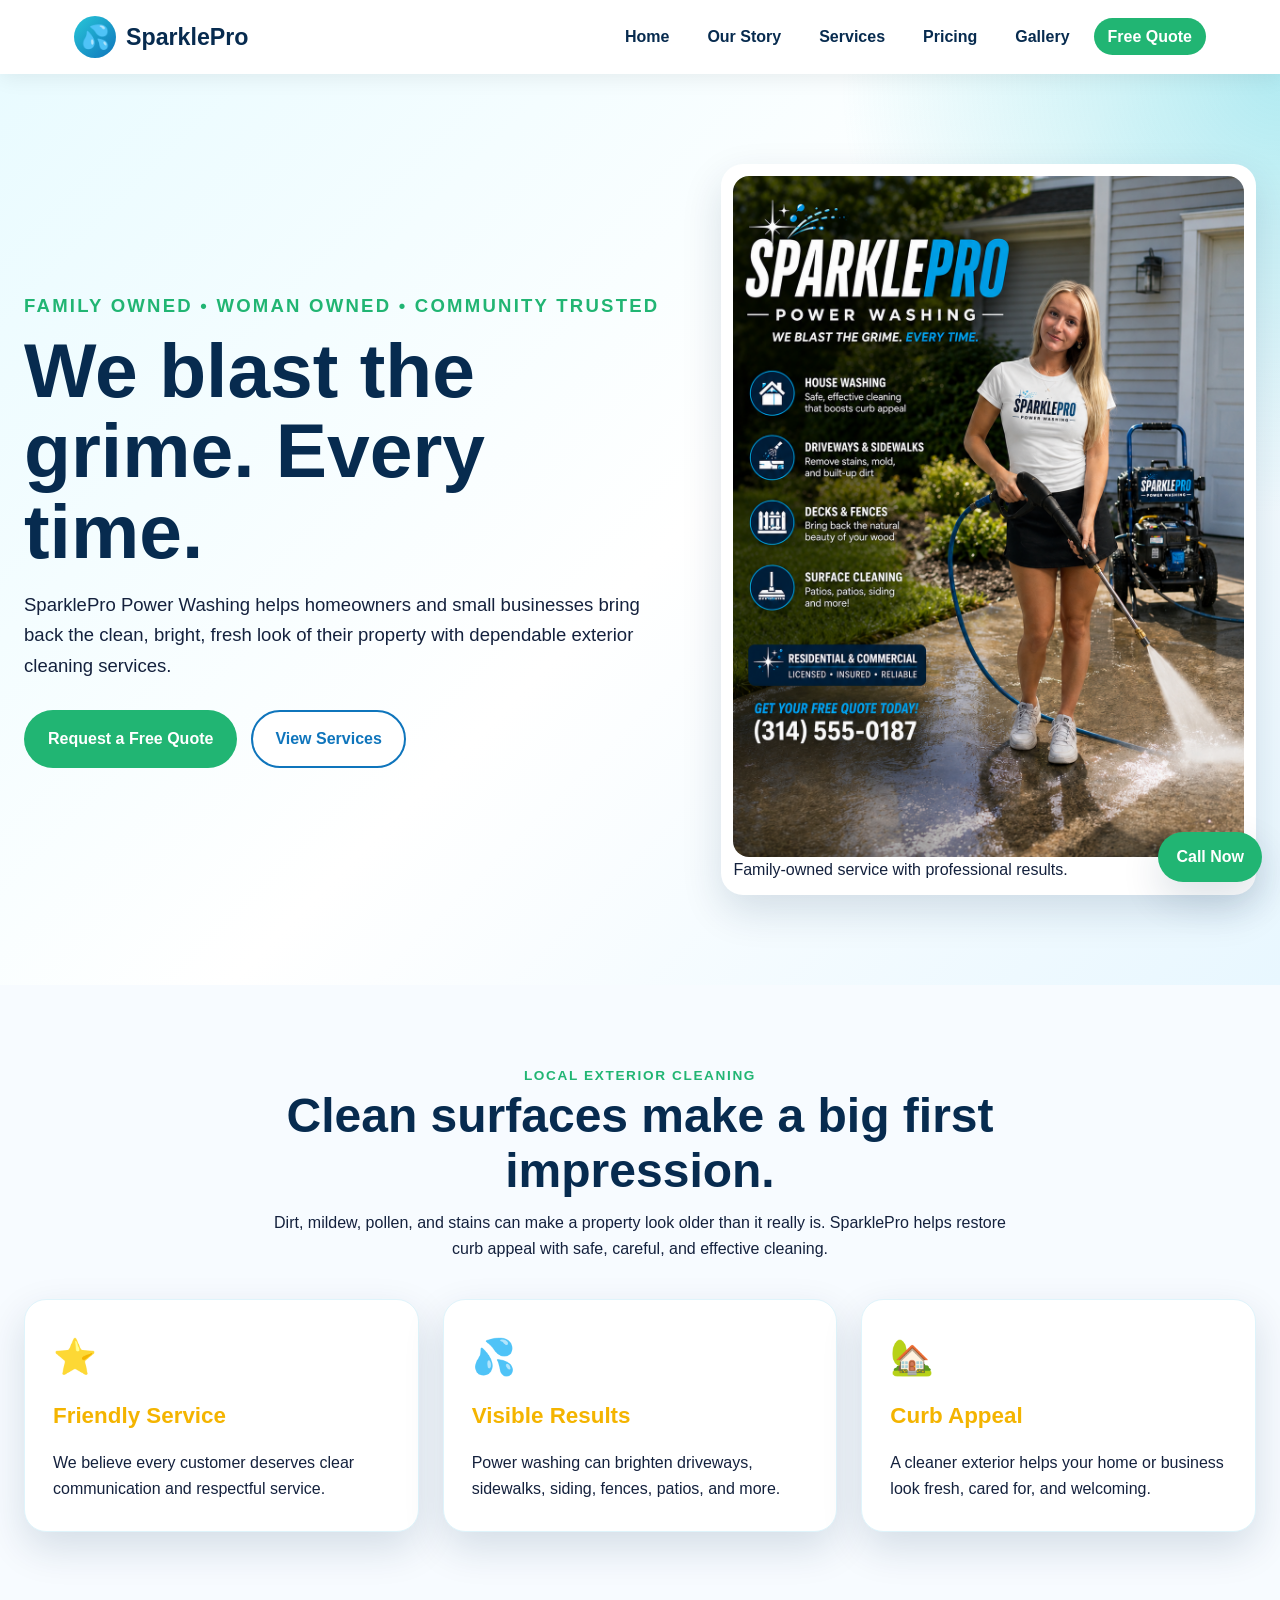
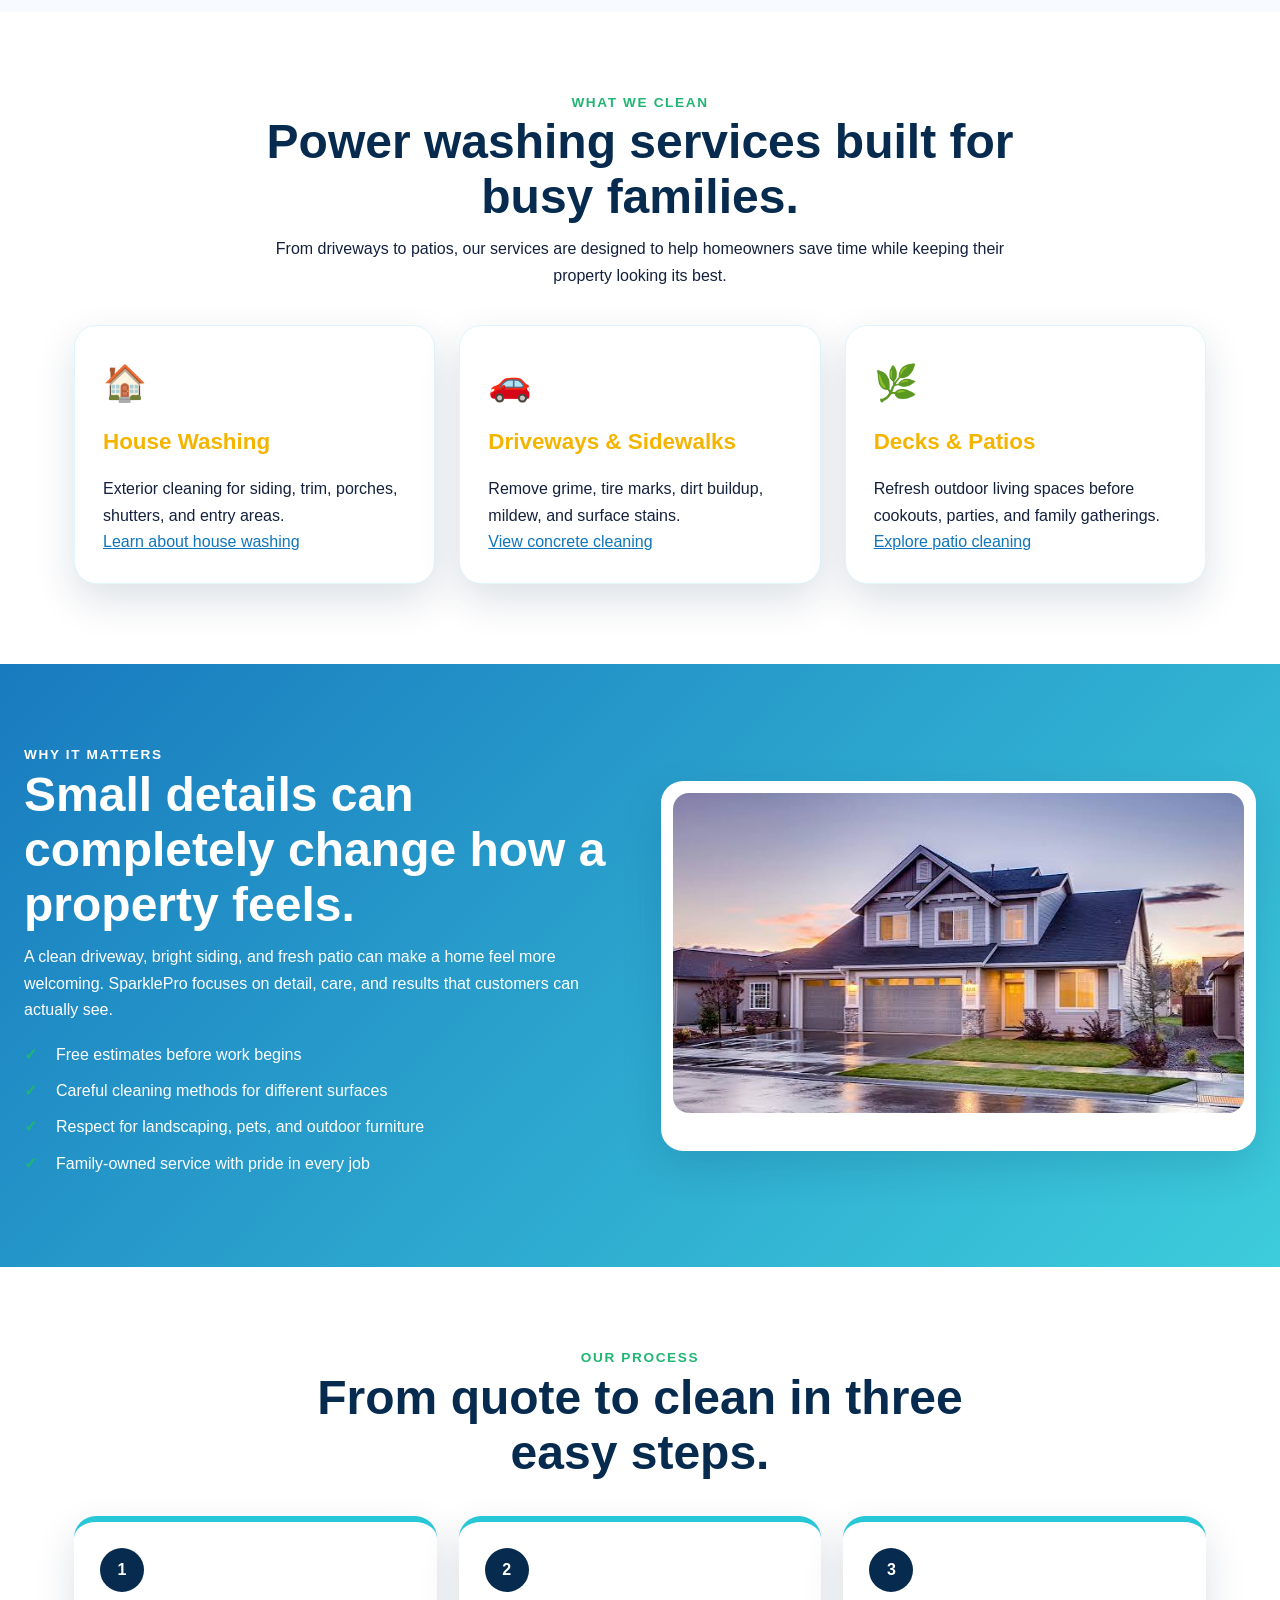
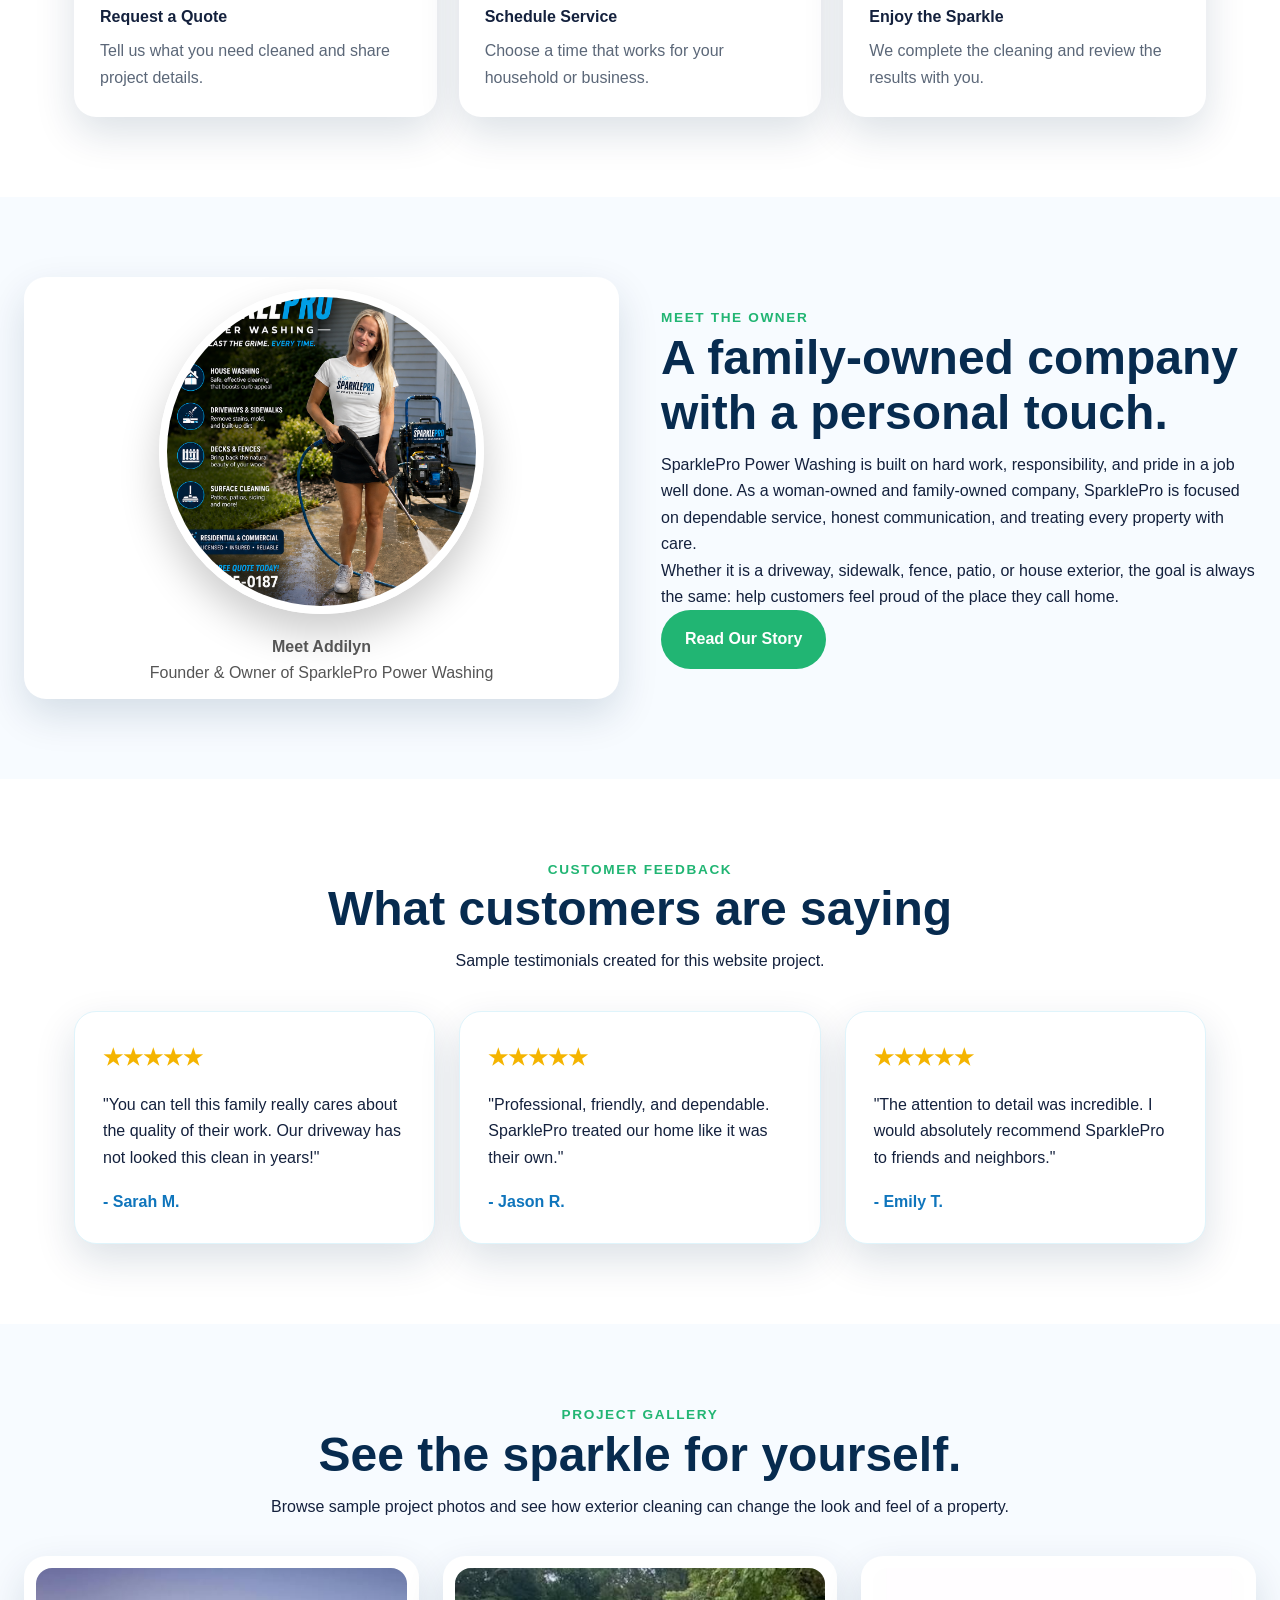
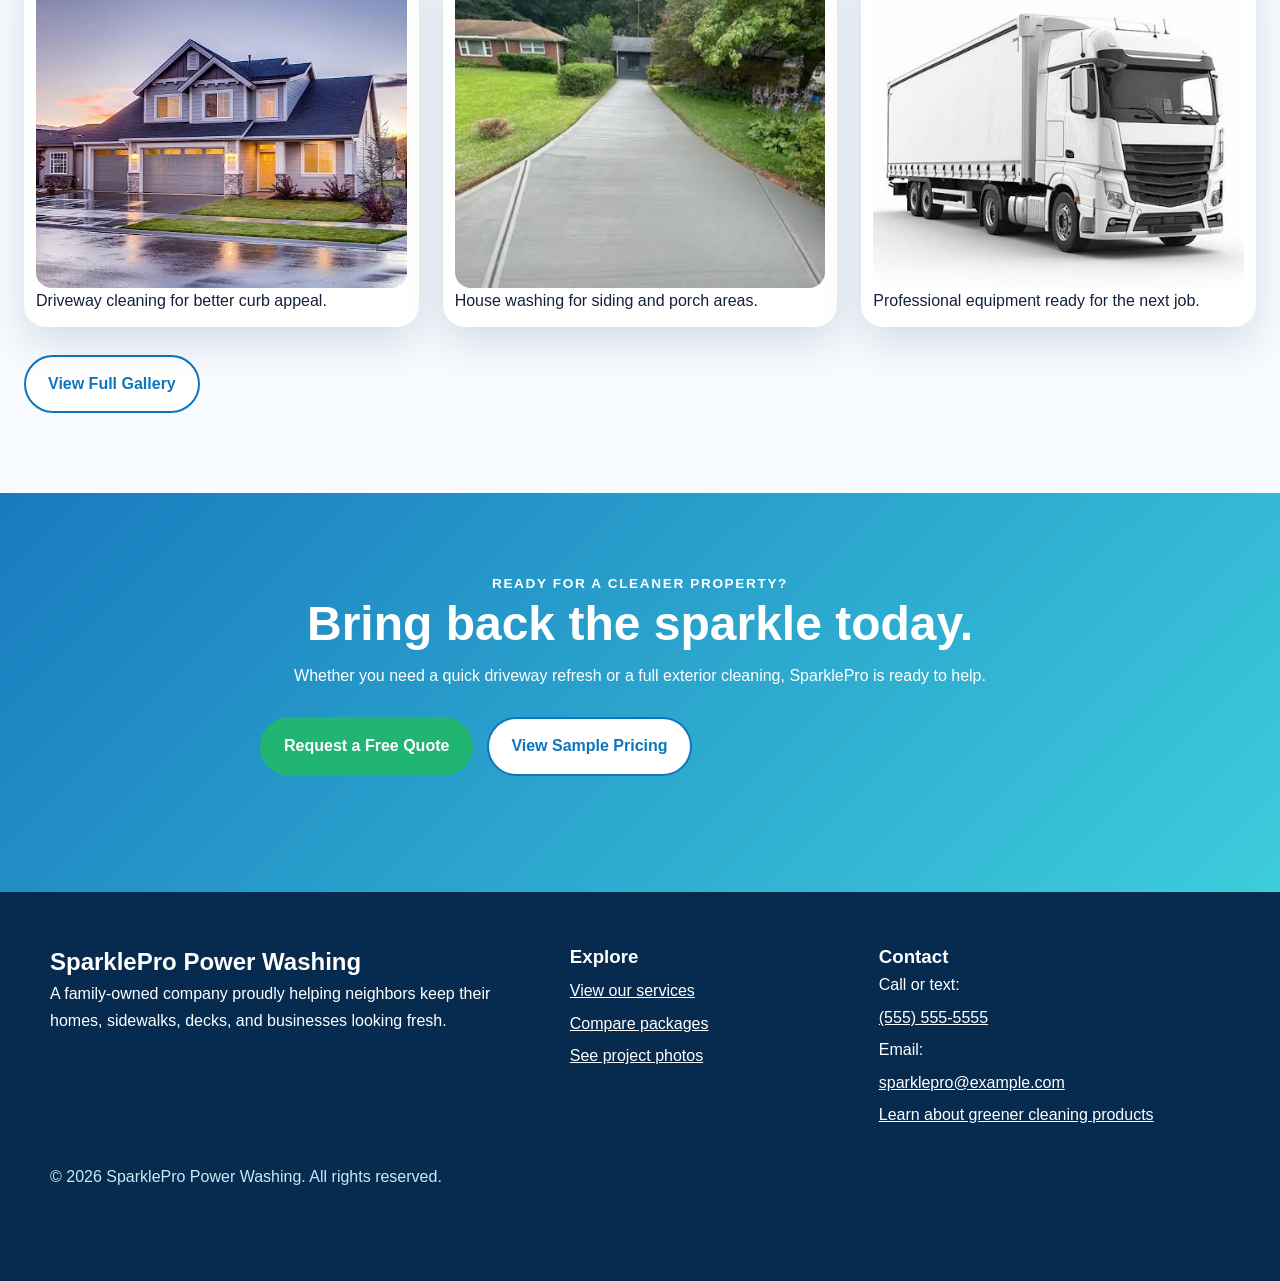
==== commit 05318099: "Update copyright notice in footer" ====
--- a/index.html
+++ b/index.html
@@ -323,7 +323,7 @@
             </div>
         </div>
 
-        <p class="copyright">© 2026 SparklePro Power Washing. School project website.</p>
+        <p class="copyright">© 2026 SparklePro Power Washing. All rights reserved.</p>
     </footer>
 
     <a class="floating-call" href="tel:5555555555" aria-label="Call SparklePro Power Washing">Call Now</a>
--- a/styles.css
+++ b/styles.css
@@ -227,13 +227,20 @@
     overflow: hidden;
 }
 
-.hero-card img,
+.hero-card img {
+    width: 100%;
+    height: auto;
+    object-fit: contain;
+    border-radius: 16px;
+}
+
 .image-frame img,
 .gallery-card img {
     width: 100%;
-    height: 550px;
+    height: 320px;
     object-fit: cover;
     border-radius: 16px;
+}
 }
 
 figcaption {
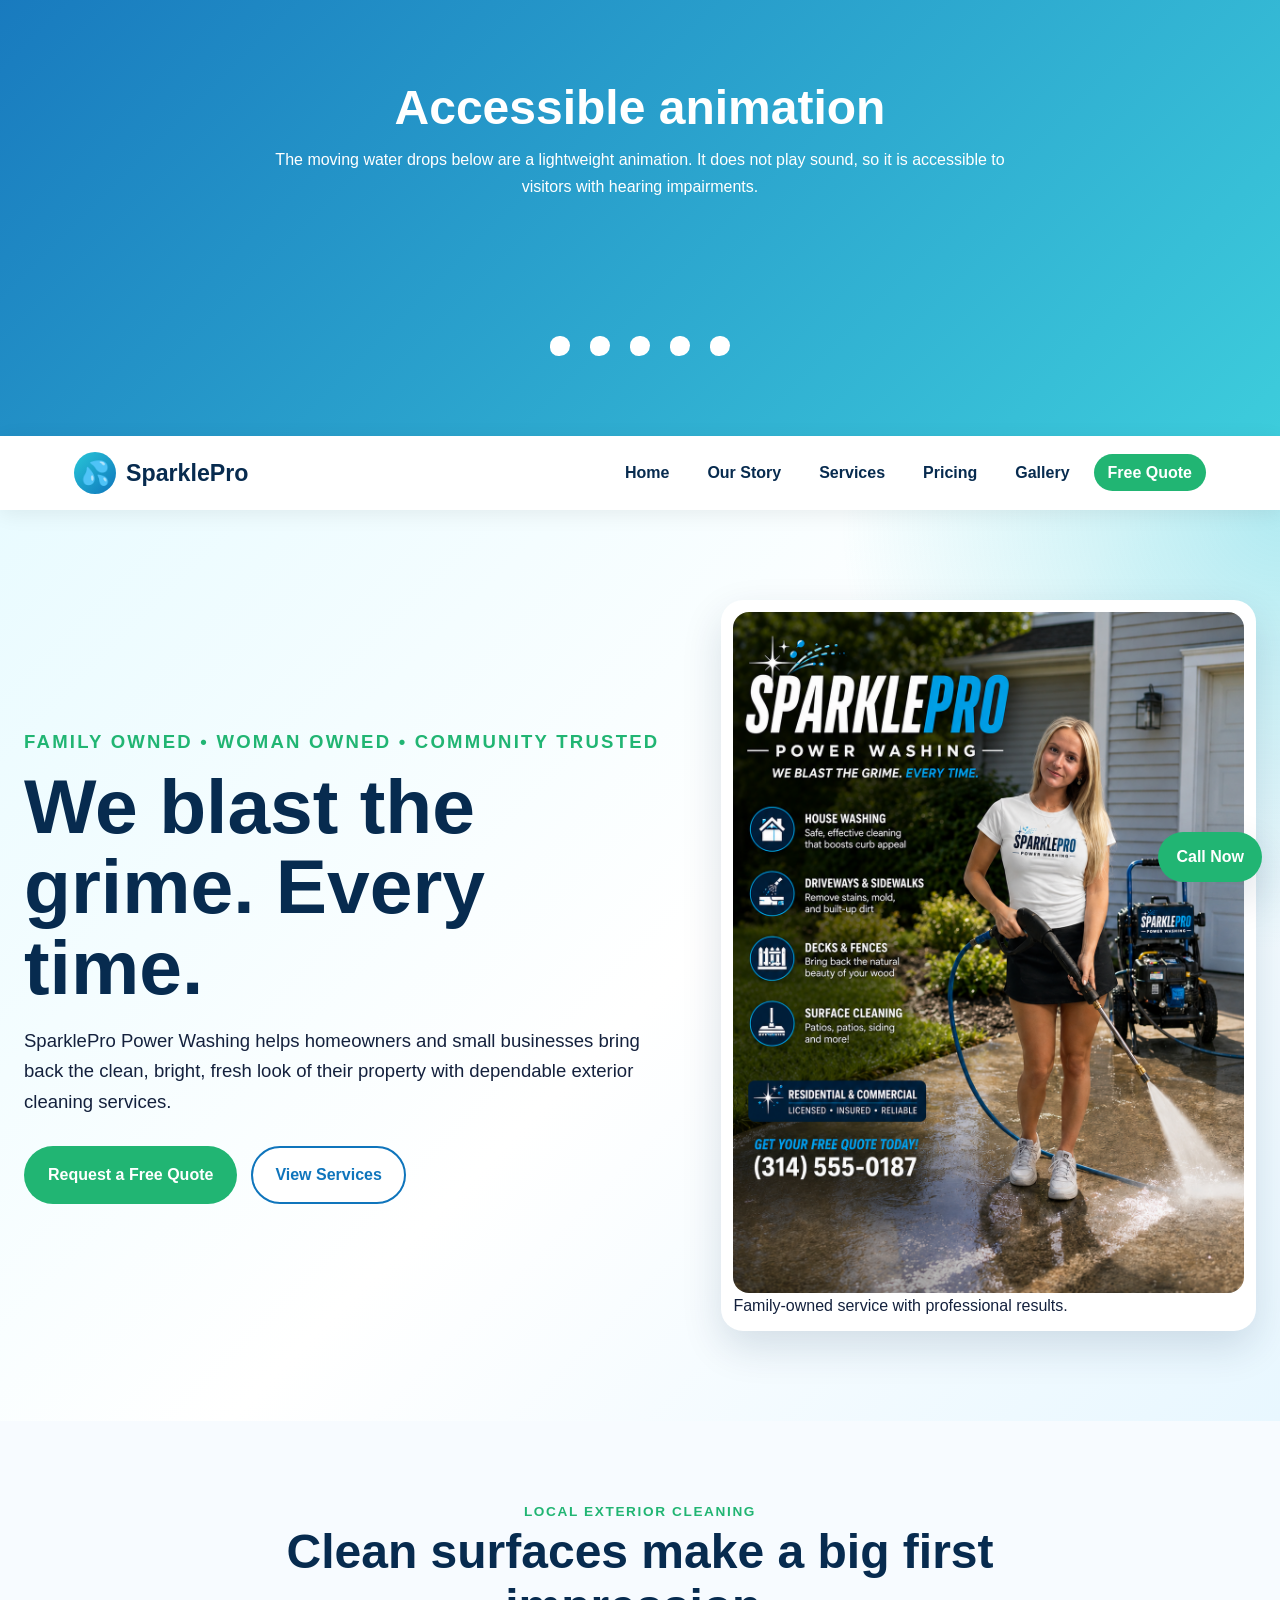
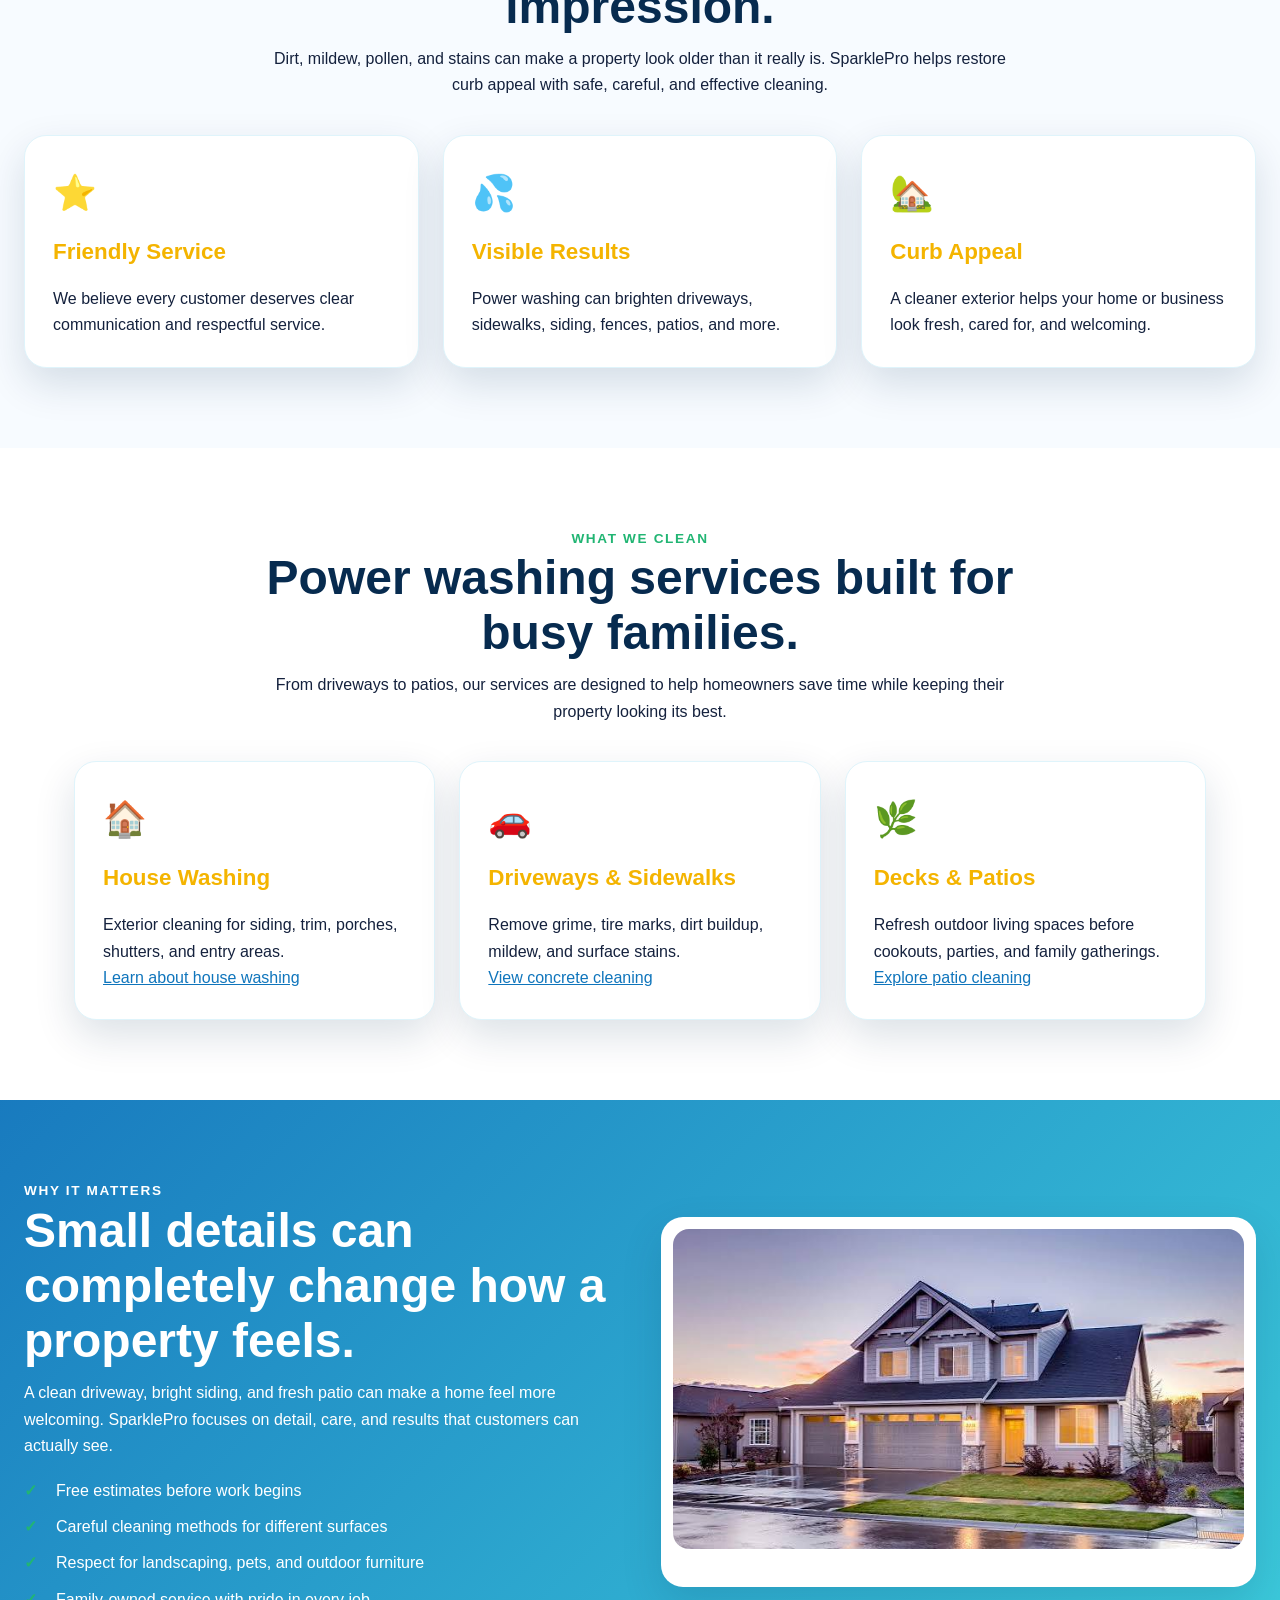
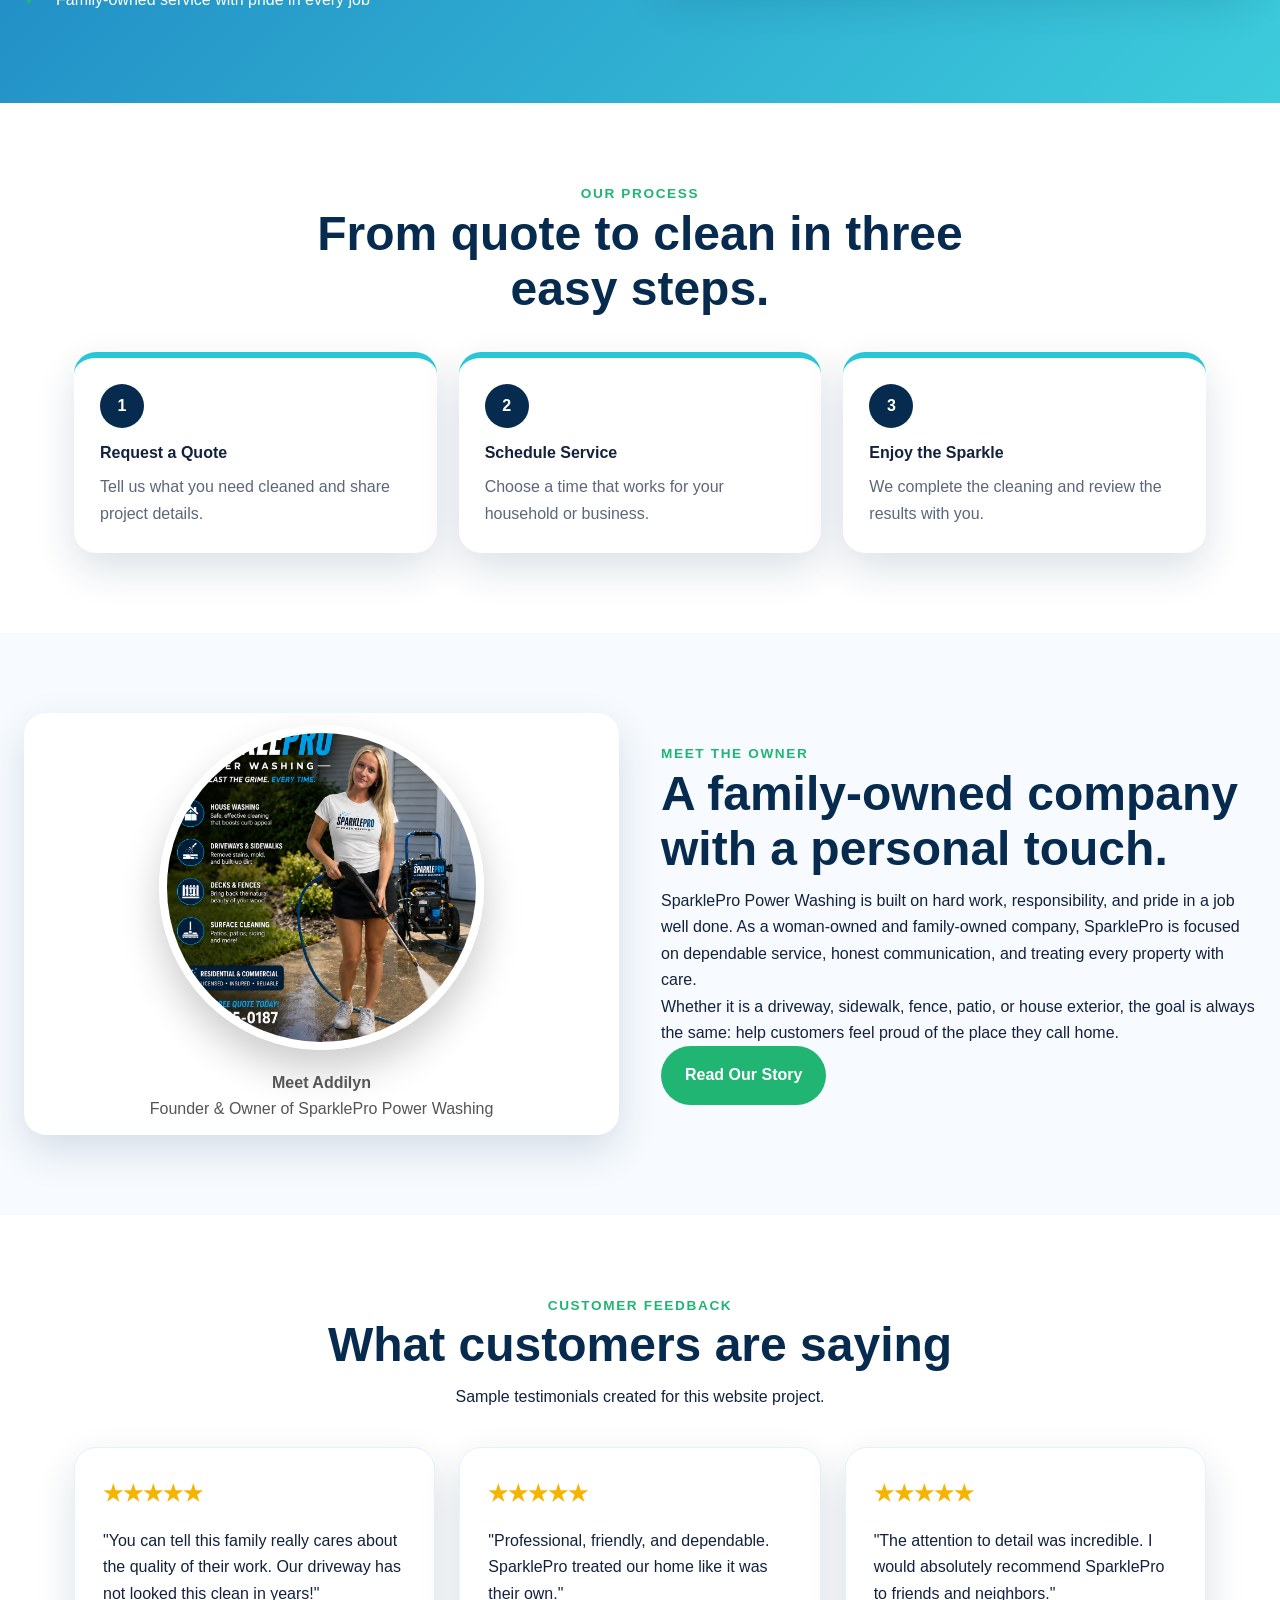
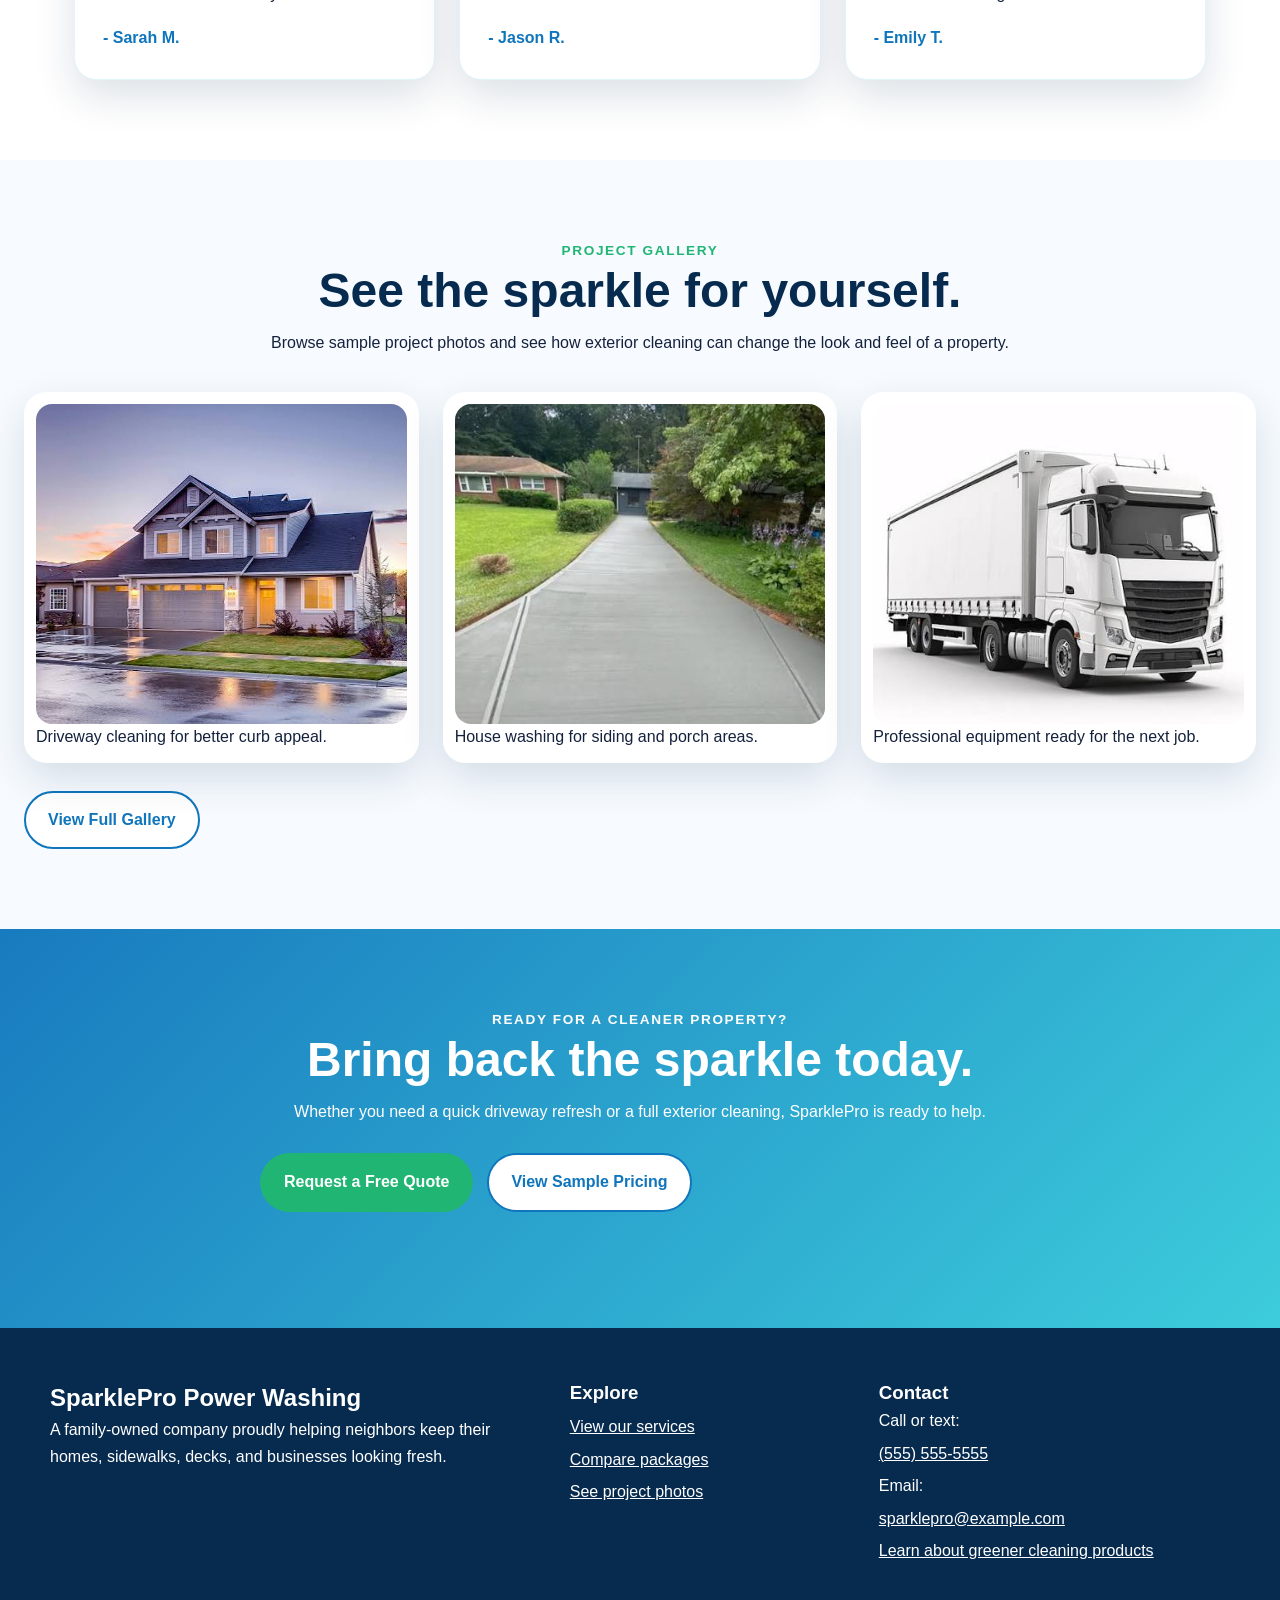
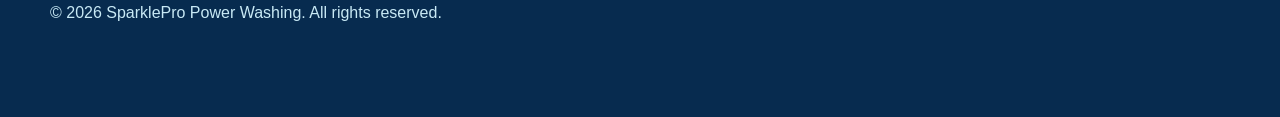
==== commit 06ffad2a: "Add accessible animation section to index.html Added an accessible animation section with a heading " ====
--- a/index.html
+++ b/index.html
@@ -8,7 +8,15 @@
     <link rel="stylesheet" href="styles.css">
     <script defer src="script.js"></script>
 </head>
-
+<section class="section blue-section">
+            <div class="section-heading reveal">
+                <h2>Accessible animation</h2>
+                <p>The moving water drops below are a lightweight animation. It does not play sound, so it is accessible to visitors with hearing impairments.</p>
+            </div>
+            <div class="water-animation" aria-label="Decorative animated water drops" role="img">
+                <span></span><span></span><span></span><span></span><span></span>
+            </div>
+        </section>
 <body>
     <a class="skip-link" href="#main-content">Skip to main content</a>
 
@@ -314,7 +322,7 @@
             <div>
                 <h3>Contact</h3>
                 <p>Call or text: <a href="tel:5555555555">(555) 555-5555</a></p>
-                <p>Email: <a href="mailto:sparklepro@example.com">sparklepro@example.com</a></p>
+                <p>Email: <a href="sparklepropowerwashing@gmail.com">sparklepro@example.com</a></p>
                 <p>
                     <a href="https://www.epa.gov/greenerproducts" target="_blank" rel="noopener">
                         Learn about greener cleaning products
--- a/styles.css
+++ b/styles.css
@@ -690,3 +690,48 @@
     margin-top: 18px;
     color: #0f75bc;
 }
+/* Water Drop Animation */
+
+.water-animation {
+    height: 120px;
+    display: flex;
+    justify-content: center;
+    align-items: flex-end;
+    gap: 20px;
+}
+
+.water-animation span {
+    width: 20px;
+    height: 20px;
+    background: white;
+    border-radius: 50% 50% 55% 45%;
+    animation: splash 1.4s infinite ease-in-out alternate;
+}
+
+.water-animation span:nth-child(2) {
+    animation-delay: .15s;
+}
+
+.water-animation span:nth-child(3) {
+    animation-delay: .3s;
+}
+
+.water-animation span:nth-child(4) {
+    animation-delay: .45s;
+}
+
+.water-animation span:nth-child(5) {
+    animation-delay: .6s;
+}
+
+@keyframes splash {
+    from {
+        transform: translateY(0) scale(1);
+        opacity: .65;
+    }
+
+    to {
+        transform: translateY(-48px) scale(1.2);
+        opacity: 1;
+    }
+}
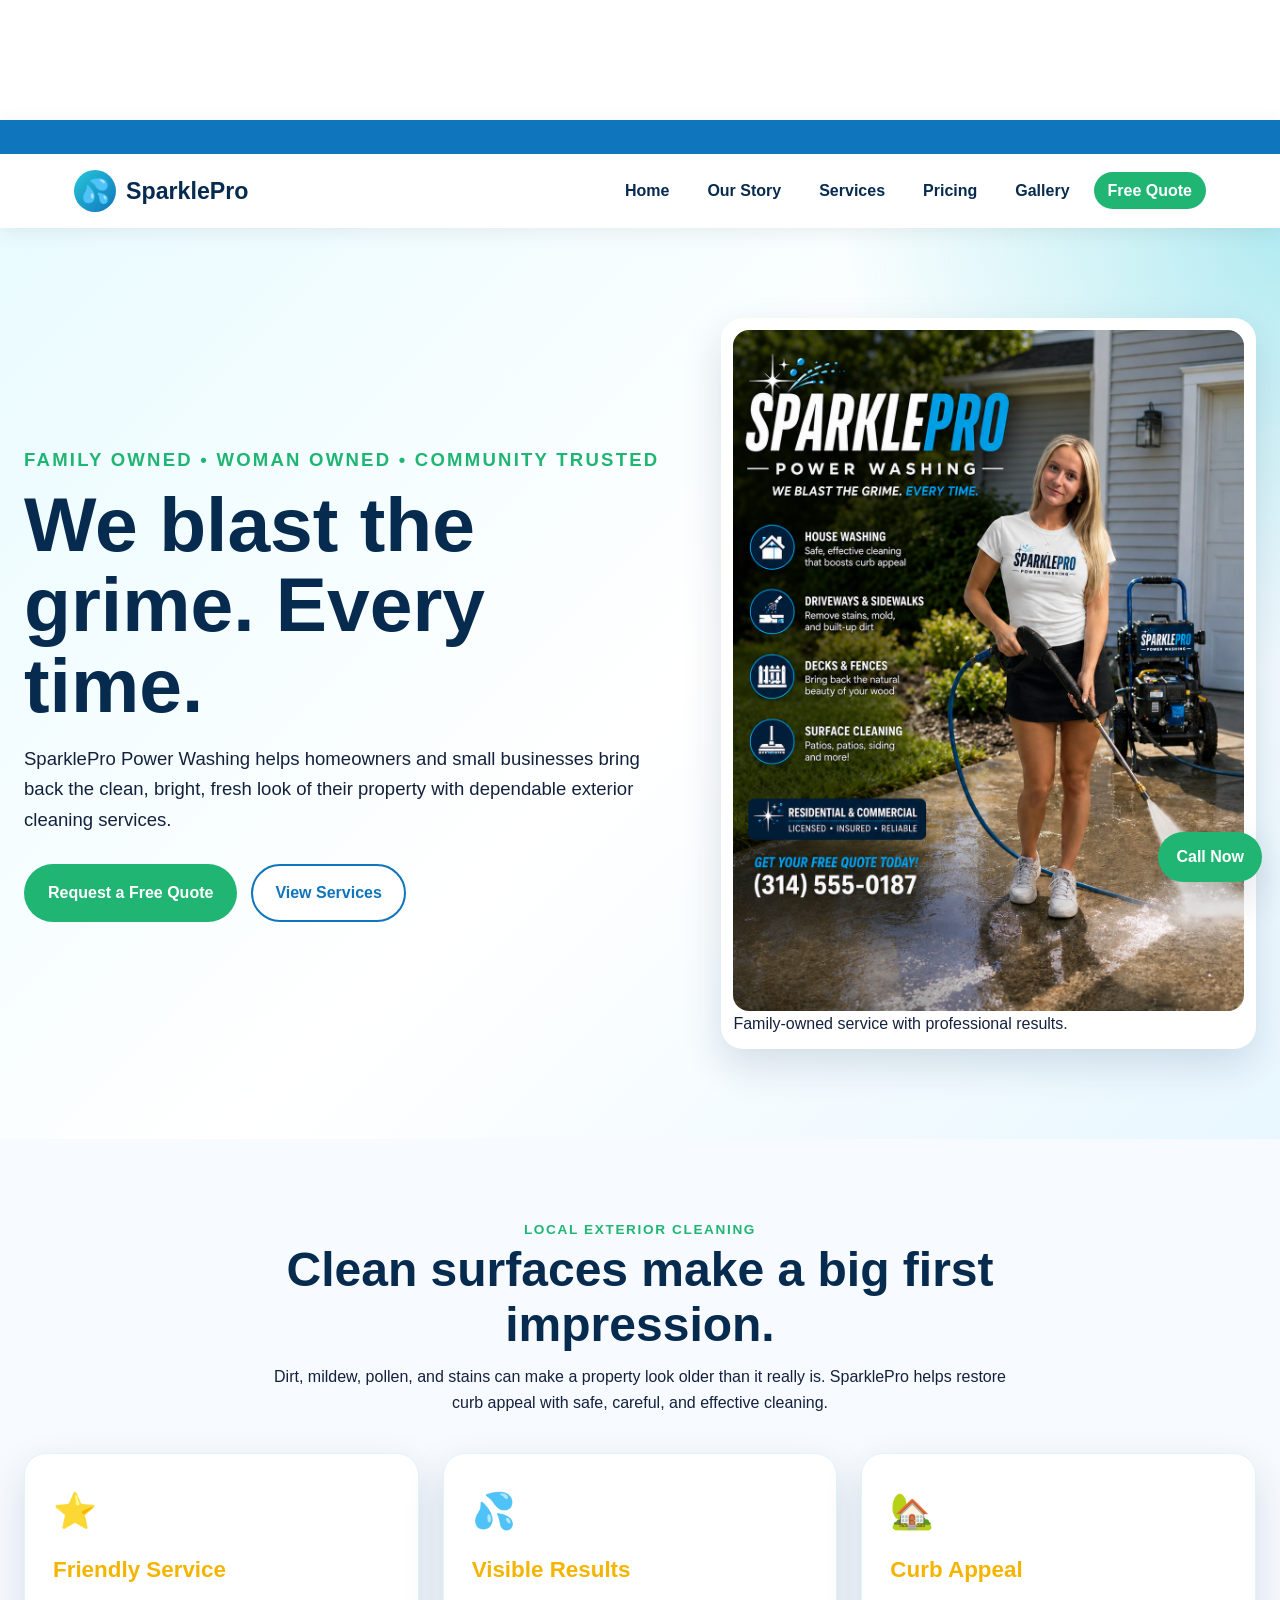
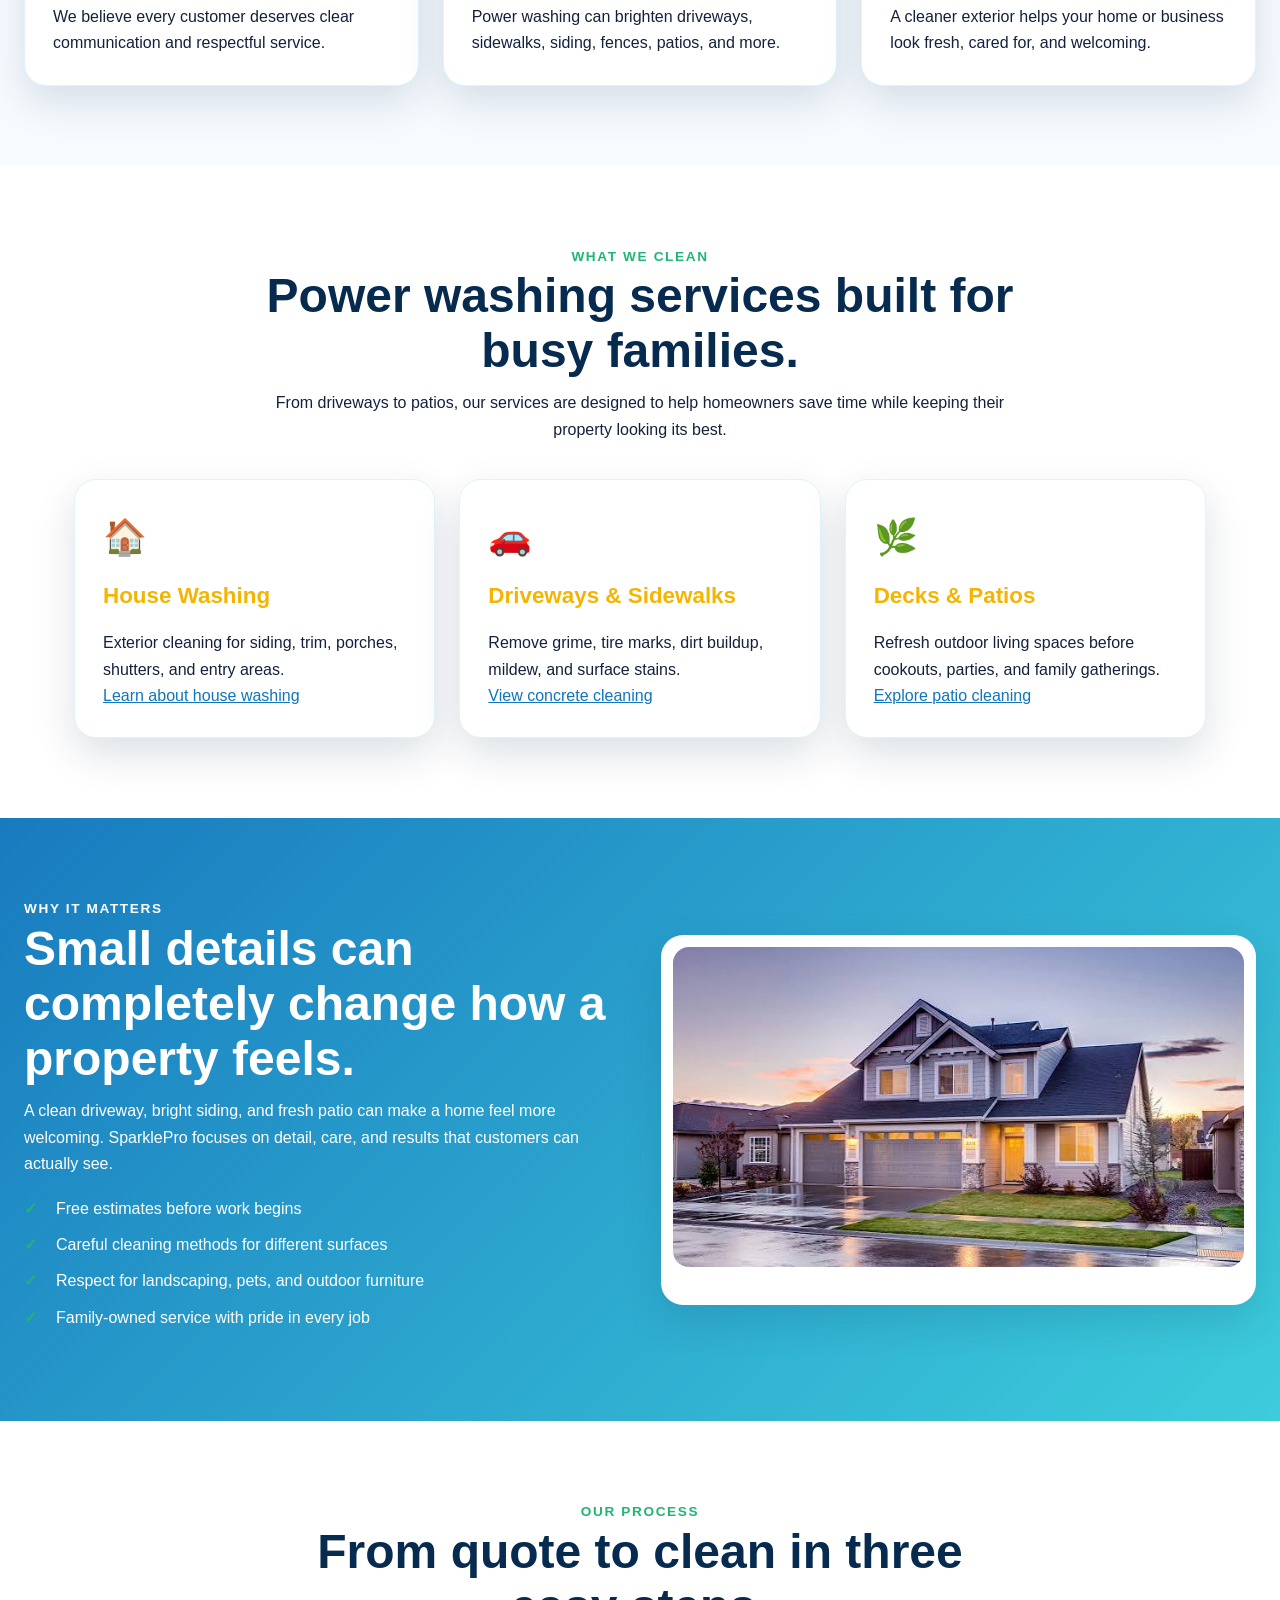
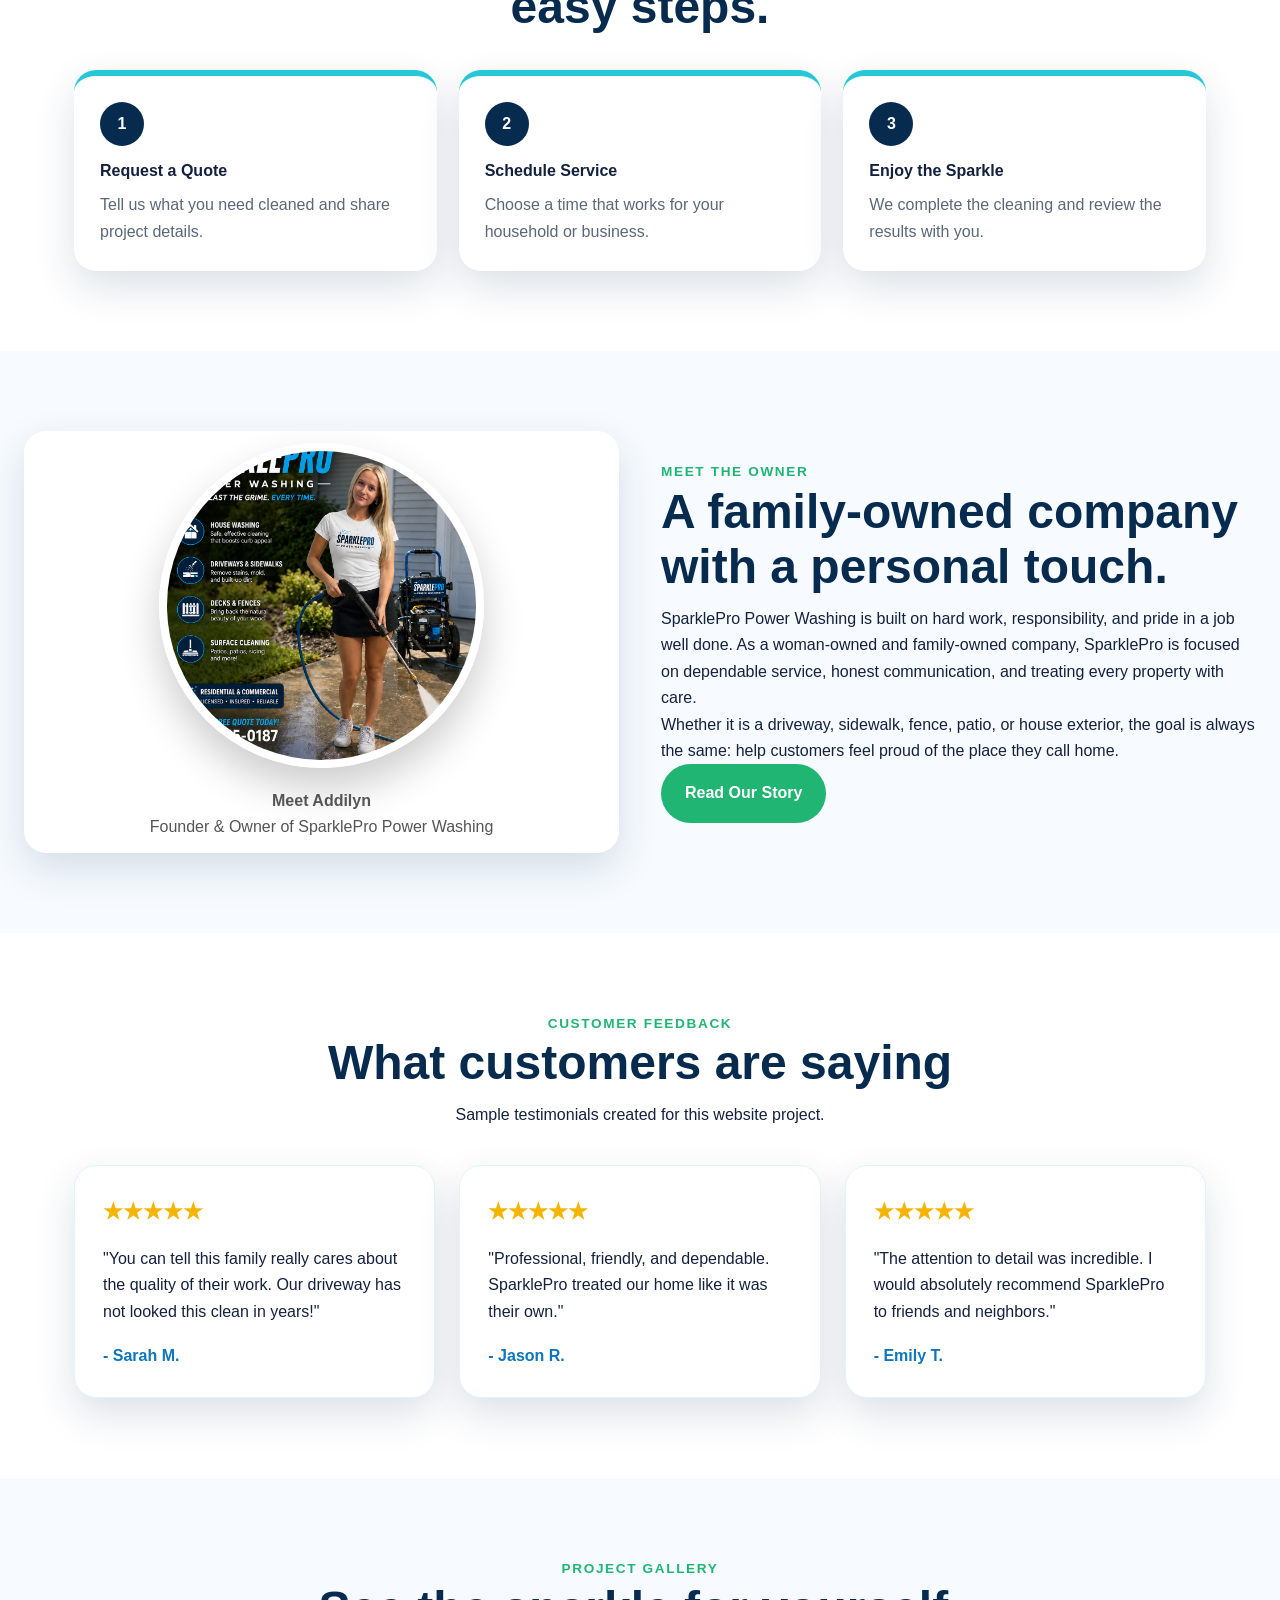
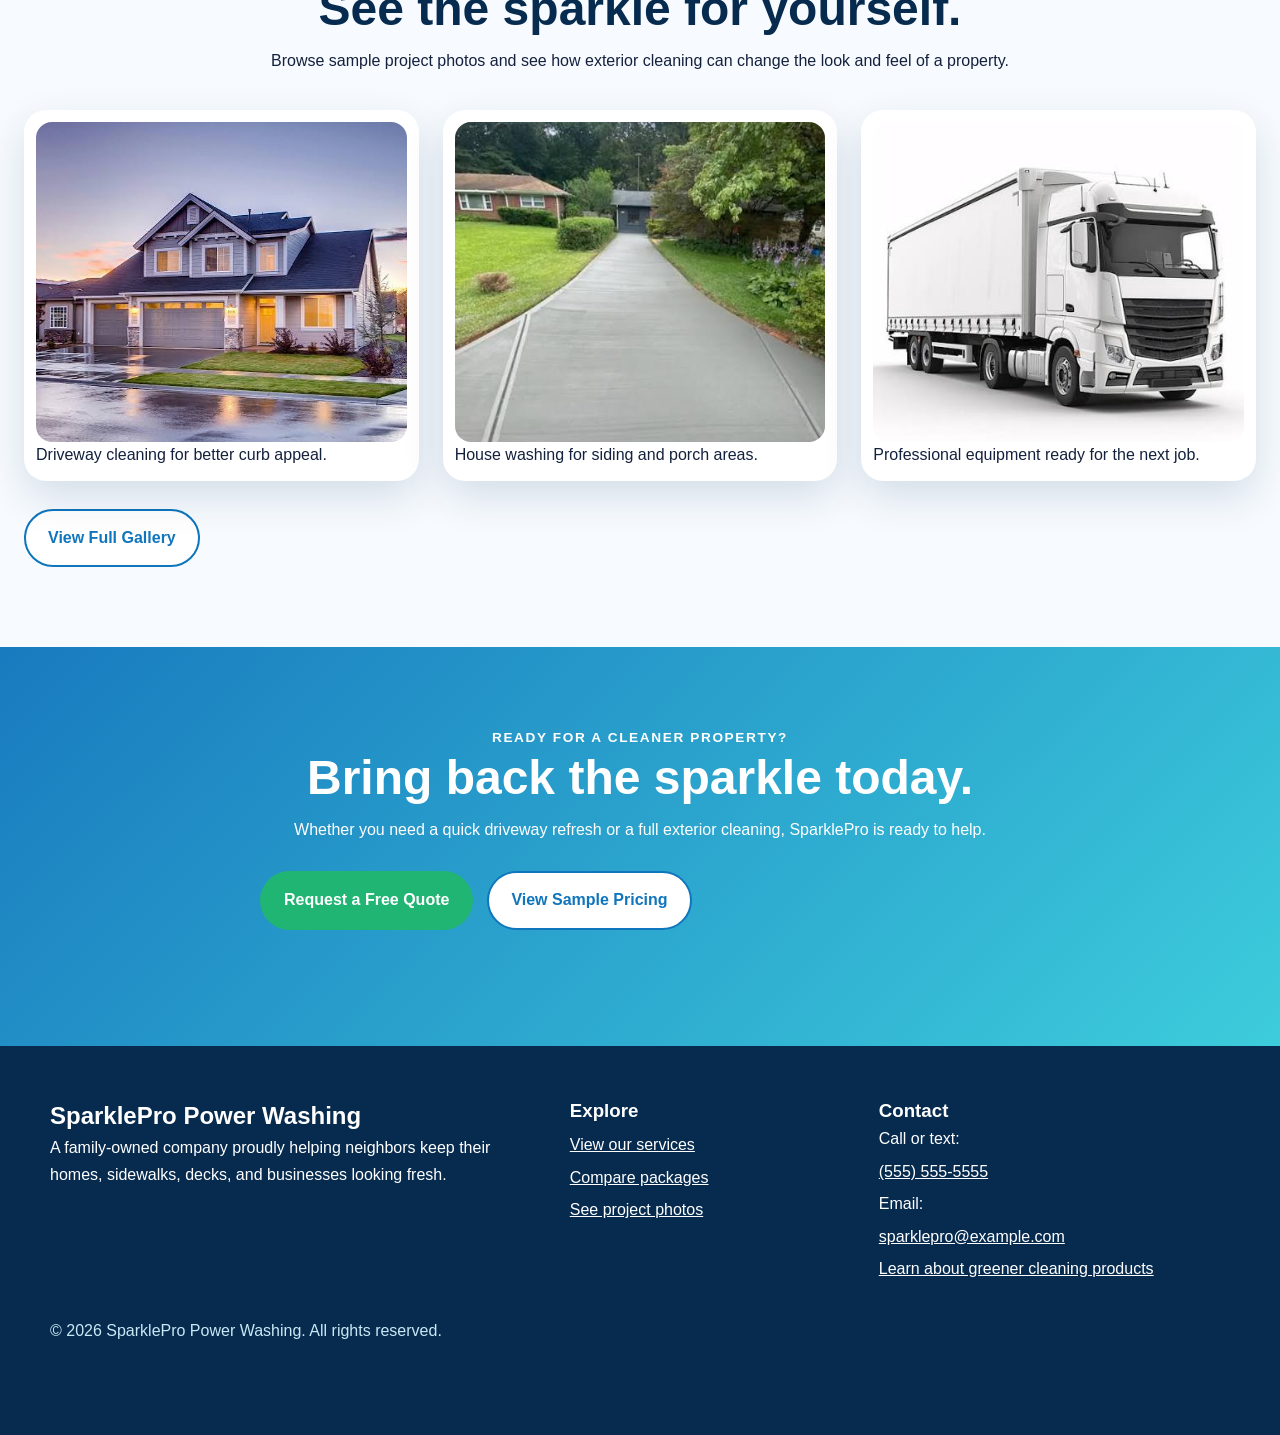
==== commit 95abeb55: "Remove accessible animation section from index.html Removed the section about accessible animation f" ====
--- a/index.html
+++ b/index.html
@@ -8,11 +8,6 @@
     <link rel="stylesheet" href="styles.css">
     <script defer src="script.js"></script>
 </head>
-<section class="section blue-section">
-            <div class="section-heading reveal">
-                <h2>Accessible animation</h2>
-                <p>The moving water drops below are a lightweight animation. It does not play sound, so it is accessible to visitors with hearing impairments.</p>
-            </div>
             <div class="water-animation" aria-label="Decorative animated water drops" role="img">
                 <span></span><span></span><span></span><span></span><span></span>
             </div>
@@ -21,6 +16,9 @@
     <a class="skip-link" href="#main-content">Skip to main content</a>
 
     <header class="site-header">
+        <div class="spray-banner" aria-hidden="true">
+    <div class="spray-stream"></div>
+</div>
         <nav class="navbar" aria-label="Main navigation">
             <a class="logo" href="index.html" aria-label="SparklePro Power Washing home">
                 <span class="logo-mark">💦</span>
--- a/styles.css
+++ b/styles.css
@@ -735,3 +735,48 @@
         opacity: 1;
     }
 }
+/* =====================================
+   POWER WASH SPRAY ANIMATION
+===================================== */
+
+.spray-banner{
+    width:100%;
+    height:34px;
+    overflow:hidden;
+    background:#0f75bc;
+    position:relative;
+}
+
+.spray-stream{
+    position:absolute;
+    left:-35%;
+    top:0;
+    width:35%;
+    height:100%;
+    background:
+        radial-gradient(circle,#ffffff 2px,transparent 3px),
+        radial-gradient(circle,#8ee9ff 2px,transparent 3px),
+        radial-gradient(circle,#d9fbff 2px,transparent 3px);
+
+    background-size:
+        28px 14px,
+        22px 14px,
+        18px 14px;
+
+    animation:sprayMove 2.5s linear infinite;
+    opacity:.95;
+}
+
+@keyframes sprayMove{
+
+    0%{
+        left:-35%;
+        transform:skewX(-18deg);
+    }
+
+    100%{
+        left:105%;
+        transform:skewX(-18deg);
+    }
+
+}
